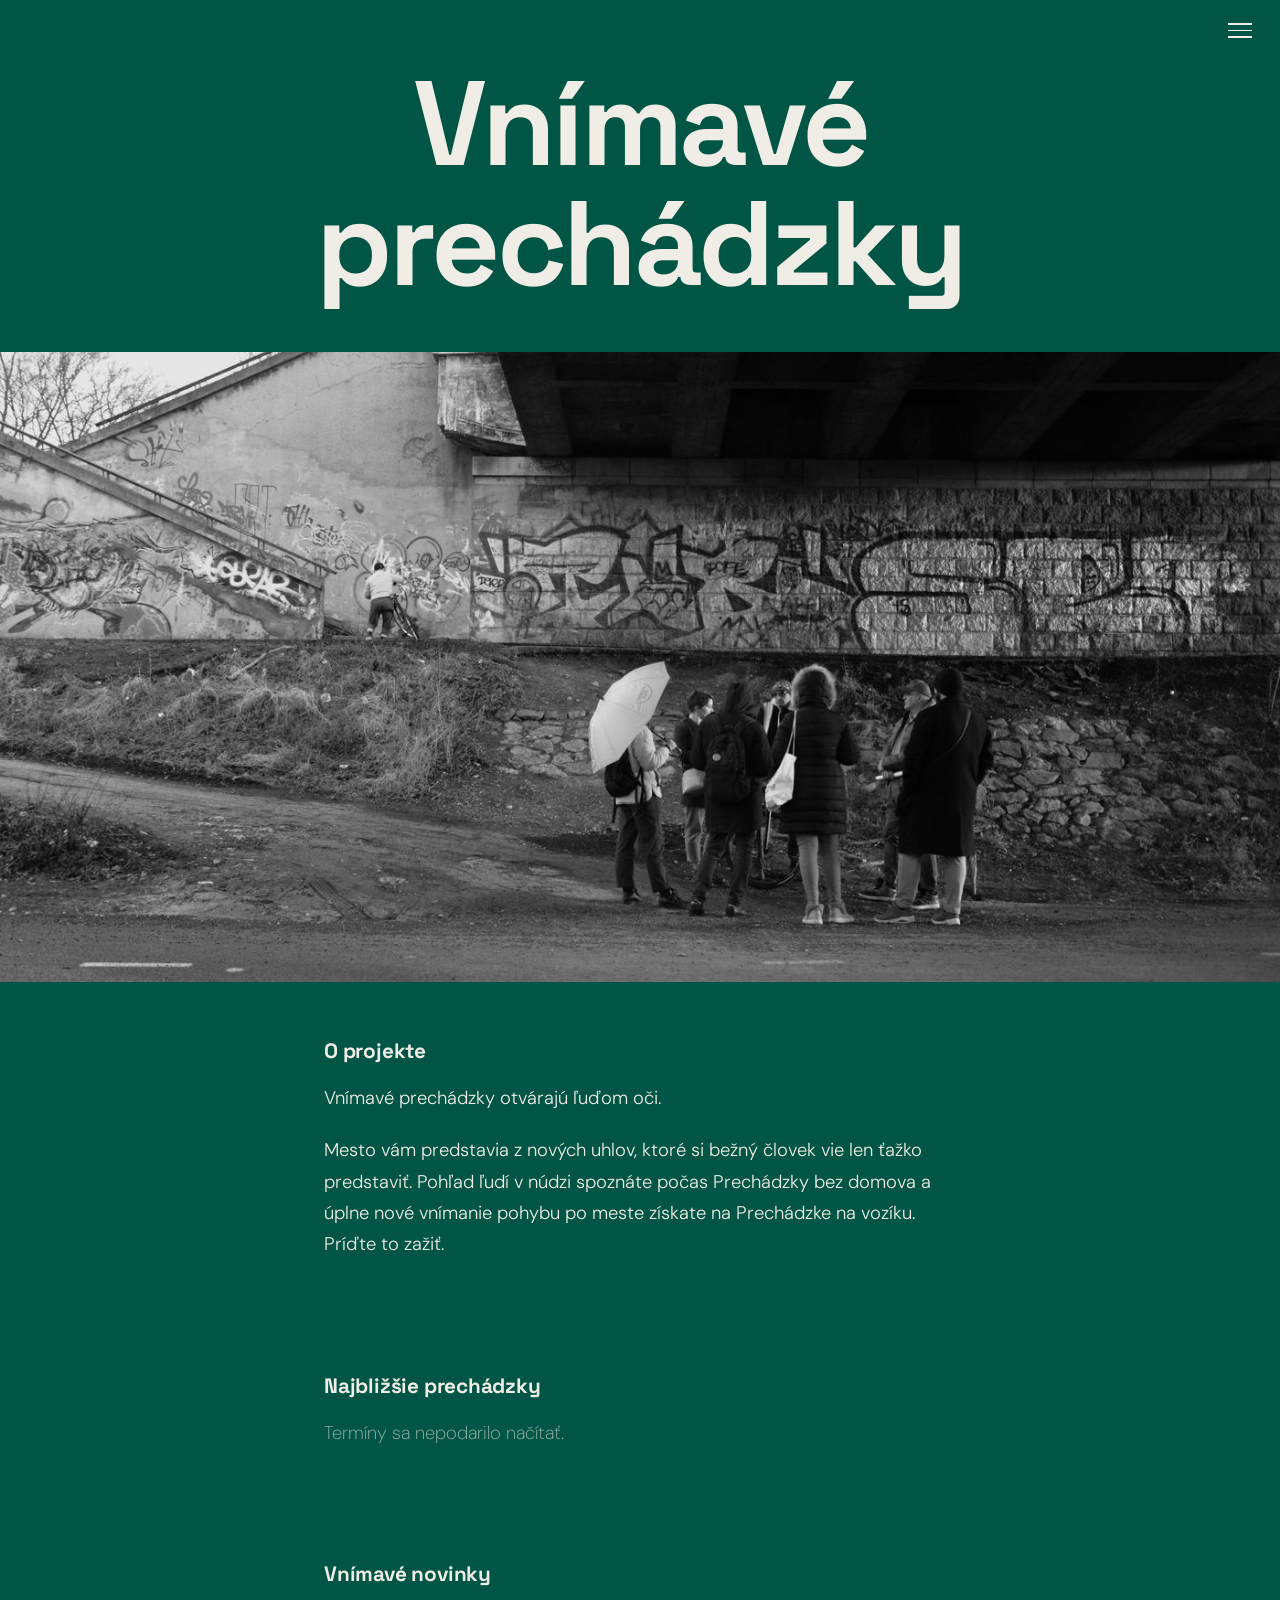
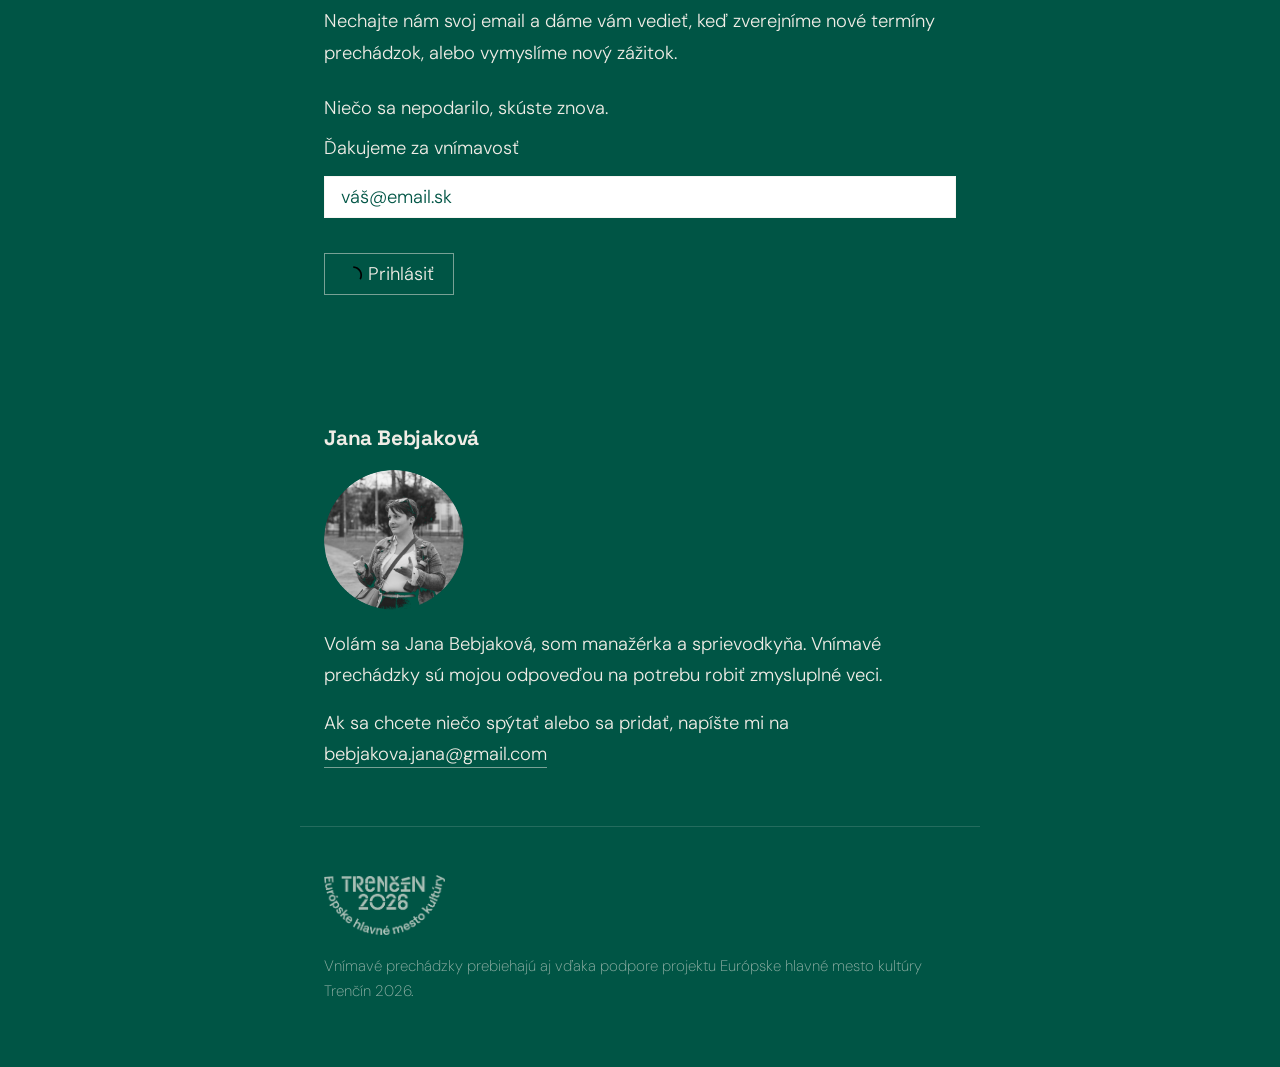
==== index.html @ 47aaa860 "Update index.html" ====
<!DOCTYPE html>
<html lang="sk">
<head>
  <meta charset="UTF-8" />
  <meta name="viewport" content="width=device-width, initial-scale=1.0" />

  <!-- SEO -->
  <title>Vnímavé prechádzky | Zážitkové prechádzky v Trenčíne</title>
  <meta name="description" content="Vnímavé prechádzky otvárajú ľuďom oči. Zažite mesto z nových uhlov – Prechádzka bez domova vám priblíži pohľad ľudí v núdzi, Prechádzka na vozíku úplne nové vnímanie pohybu po meste." />
  <meta name="keywords" content="vnímavé prechádzky, prechádzka bez domova, prechádzka na vozíku, prechádzky bez domova, prechádzky na vozíku, zážitkové prechádzky, Trenčín" />
  <link rel="canonical" href="https://vnimave.sk/" />
  <meta name="robots" content="index, follow" />

  <!-- Open Graph (zdieľanie na Facebooku, Messengeri) -->
  <meta property="og:type" content="website" />
  <meta property="og:title" content="Vnímavé prechádzky" />
  <meta property="og:description" content="Vnímavé prechádzky otvárajú ľuďom oči. Zažite mesto z nových uhlov počas Prechádzky bez domova a Prechádzky na vozíku." />
  <meta property="og:url" content="https://vnimave.sk/" />
  <meta property="og:image" content="https://vnimave.sk/foto.png" />
  <meta property="og:locale" content="sk_SK" />
  <meta property="og:site_name" content="Vnímavé prechádzky" />

  <!-- Twitter / X -->
  <meta name="twitter:card" content="summary_large_image" />
  <meta name="twitter:title" content="Vnímavé prechádzky" />
  <meta name="twitter:description" content="Zažite mesto z nových uhlov počas Prechádzky bez domova a Prechádzky na vozíku." />
  <meta name="twitter:image" content="https://vnimave.sk/foto.jpg" />

  <!-- Štruktúrované dáta pre Google -->
  <script type="application/ld+json">
  {
    "@context": "https://schema.org",
    "@type": "Organization",
    "name": "Vnímavé prechádzky",
    "url": "https://vnimave.sk/",
    "description": "Zážitkové prechádzky, ktoré ukazujú mesto z nových uhlov – Prechádzka bez domova a Prechádzka na vozíku.",
    "email": "bebjakova.jana@gmail.com",
    "image": "https://vnimave.sk/foto.jpg"
  }
  </script>
  <link rel="stylesheet" href="nav.css">
  <link href="https://fonts.googleapis.com/css2?family=Space+Grotesk:wght@700&family=DM+Sans:opsz,wght@9..40,200;9..40,300&display=swap" rel="stylesheet" />
  <link rel="stylesheet" href="https://sibforms.com/forms/end-form/build/sib-styles.css">
  <style>
    *, *::before, *::after { box-sizing: border-box; margin: 0; padding: 0; }

    :root {
      --bg: #005545;
      --fg: #f0ede6;
      --fg-faint: rgba(240,237,230,0.15);
      --text: clamp(1rem, 3.5vw, 1.15rem);
    }

    body {
      background: var(--bg);
      font-family: 'DM Sans', sans-serif;
      color: var(--fg);
    }

    .hero {
      padding: 4rem 1.5rem 3rem;
      display: flex;
      align-items: center;
      justify-content: center;
    }

    h1 {
      font-family: 'Space Grotesk', sans-serif;
      font-weight: 700;
      font-size: clamp(2.6rem, 16vw, 7.5rem);
      letter-spacing: -0.03em;
      line-height: 1;
      text-align: center;
      color: var(--fg);
      opacity: 0;
      animation: appear 1s cubic-bezier(0.16, 1, 0.3, 1) forwards 0.2s;
    }

    .foto-wrap {
      opacity: 0;
      animation: appear 1s cubic-bezier(0.16, 1, 0.3, 1) forwards 0.5s;
    }

    .foto-wrap img {
      width: 100%;
      display: block;
      max-height: 70vh;
      object-fit: cover;
      object-position: center 60%;
      filter: grayscale(100%) contrast(1.05);
      mix-blend-mode: luminosity;
    }

    section {
      max-width: 680px;
      margin: 0 auto;
      padding: 3.5rem 1.5rem;
    }

    .sekcia-nadpis {
      font-family: 'Space Grotesk', sans-serif;
      font-weight: 700;
      font-size: clamp(1.1rem, 4vw, 1.3rem);
      letter-spacing: -0.01em;
      margin-bottom: 1.2rem;
      color: var(--fg);
    }

    .text-normal {
      font-weight: 300;
      font-size: var(--text);
      line-height: 1.7;
      color: var(--fg);
    }

    .text-soft {
      font-weight: 200;
      font-size: var(--text);
      opacity: 0.65;
      line-height: 1.7;
      color: var(--fg);
    }

    .termin {
      display: flex;
      flex-direction: column;
      gap: 0.4rem;
      padding: 1.2rem 0;
      border-top: 1px solid var(--fg-faint);
    }

    .termin:last-child { border-bottom: 1px solid var(--fg-faint); }

    .btn {
      display: inline-block;
      margin-top: 0.4rem;
      font-family: 'DM Sans', sans-serif;
      font-weight: 300;
      font-size: var(--text);
      color: var(--fg);
      border: 1px solid rgba(240,237,230,0.5);
      padding: 0.4rem 1rem;
      text-decoration: none;
      transition: background 0.2s, border-color 0.2s;
    }

    .btn:hover { background: rgba(240,237,230,0.1); border-color: var(--fg); }

    .mail {
      text-decoration: none;
      color: var(--fg);
      border-bottom: 1px solid rgba(240,237,230,0.5);
      padding-bottom: 1px;
    }

    .mail:hover { opacity: 0.6; }

    /* ── NEWSLETTER ── */
    .newsletter-form {
      display: flex;
      flex-direction: column;
      gap: 0.8rem;
      margin-top: 0.5rem;
    }

    .newsletter-form .entry__field {
      display: flex;
      gap: 0.6rem;
      flex-wrap: wrap;
    }

    .newsletter-form input[type="text"] {
      flex: 1;
      min-width: 200px;
      background: transparent;
      border: 1px solid rgba(240,237,230,0.5);
      color: var(--fg);
      font-family: 'DM Sans', sans-serif;
      font-weight: 300;
      font-size: var(--text);
      padding: 0.4rem 1rem;
      outline: none;
      transition: border-color 0.2s;
    }

    .newsletter-form input[type="text"]::placeholder {
      color: rgba(240,237,230,0.4);
    }

    .newsletter-form input[type="text"]:focus {
      border-color: var(--fg);
    }

    .newsletter-form button {
      font-family: 'DM Sans', sans-serif;
      font-weight: 300;
      font-size: var(--text);
      color: var(--fg);
      background: transparent;
      border: 1px solid rgba(240,237,230,0.5);
      padding: 0.4rem 1rem;
      cursor: pointer;
      transition: background 0.2s, border-color 0.2s;
    }

    .newsletter-form button:hover {
      background: rgba(240,237,230,0.1);
      border-color: var(--fg);
    }

    .newsletter-form .entry__error,
    .newsletter-form .entry__specification { display: none; }

    /* správy Brevo */
    #success-message, #error-message {
      font-family: 'DM Sans', sans-serif !important;
      font-size: var(--text) !important;
      font-weight: 300 !important;
      border-radius: 0 !important;
      max-width: 100% !important;
      padding: 0.6rem 0 !important;
      background: transparent !important;
      border: none !important;
      border-top: 1px solid var(--fg-faint) !important;
    }

    #success-message { color: var(--fg) !important; }
    #error-message { color: rgba(240,237,230,0.65) !important; }

    #success-message svg, #error-message svg { display: none; }

    .input--hidden { display: none; }

    /* Brevo container override */
    #sib-container {
      background: transparent !important;
      border: none !important;
      padding: 0 !important;
      max-width: 100% !important;
      text-align: left !important;
    }
    #sib-container input.input {
      background: #ffffff !important;
      border: 1px solid rgba(240,237,230,0.5) !important;
      color: #005545 !important;
      font-family: 'DM Sans', sans-serif !important;
      font-weight: 300 !important;
      font-size: var(--text) !important;
      padding: 0.4rem 1rem !important;
      border-radius: 0 !important;
      width: 100% !important;
    }
    #sib-container input.input::placeholder {
      color: rgba(0,85,69,0.4) !important;
    }
    #sib-container input.input:focus {
      border-color: var(--fg) !important;
      outline: none !important;
    }
    .sib-form-block__button-with-loader {
      background: transparent !important;
      border: 1px solid rgba(240,237,230,0.5) !important;
      color: var(--fg) !important;
      font-family: 'DM Sans', sans-serif !important;
      font-weight: 300 !important;
      font-size: var(--text) !important;
      padding: 0.4rem 1rem !important;
      border-radius: 0 !important;
      cursor: pointer !important;
      margin-top: 0.6rem !important;
    }
    .sib-form-block__button-with-loader:hover {
      background: rgba(240,237,230,0.1) !important;
      border-color: var(--fg) !important;
    }
    .form__label-row, .form__entry, .entry_block, .sib-input, .sib-form-block { 
      background: transparent !important; 
      border: none !important;
      padding: 0 !important;
      margin: 0 0 0.6rem 0 !important;
    }
    .entry__label { display: none !important; }
    .entry__specification { display: none !important; }



    /* Newsletter – len farby, štruktúru necháme Brevu */
    #sib-container, .sib-form, #sib-form-container { background: transparent !important; border: none !important; padding: 0 !important; }
    #sib-container input.input {
      background: #ffffff !important;
      border: 1px solid rgba(240,237,230,0.5) !important;
      color: #005545 !important;
      font-family: 'DM Sans', sans-serif !important;
      font-weight: 300 !important;
      font-size: var(--text) !important;
      padding: 0.5rem 1rem !important;
      border-radius: 0 !important;
      width: 100% !important;
      box-shadow: none !important;
    }
    #sib-container input.input::placeholder { color: rgba(0,85,69,0.45) !important; opacity: 1 !important; }
    #sib-container input.input { color: #005545 !important; -webkit-text-fill-color: #005545 !important; caret-color: #005545 !important; }
    #sib-container input.input:-webkit-autofill { -webkit-text-fill-color: #005545 !important; -webkit-box-shadow: 0 0 0 100px #ffffff inset !important; }

    .sib-form-block__button {
      background: transparent !important;
      border: 1px solid rgba(240,237,230,0.5) !important;
      color: var(--fg) !important;
      font-family: 'DM Sans', sans-serif !important;
      font-weight: 300 !important;
      font-size: var(--text) !important;
      padding: 0.5rem 1.2rem !important;
      border-radius: 0 !important;
    }
    .sib-form-block__button:hover { background: rgba(240,237,230,0.1) !important; }
    #success-message, #error-message {
      font-family: 'DM Sans', sans-serif !important;
      background: transparent !important;
      border: none !important;
      color: var(--fg) !important;
      padding: 0.5rem 0 !important;
      max-width: 100% !important;
    }
    #success-message svg, #error-message svg { display: none !important; }
    .entry__label, .entry__specification { display: none !important; }

    .medailonik {
      display: flex;
      flex-direction: column;
      align-items: flex-start;
      gap: 1.2rem;
    }

    .medailonik-foto {
      width: 140px;
      height: 140px;
      border-radius: 50%;
      object-fit: cover;
      flex-shrink: 0;
      filter: grayscale(100%);
    }

    .partner {
      max-width: 680px;
      margin: 0 auto;
      padding: 3rem 1.5rem 4rem;
      border-top: 1px solid var(--fg-faint);
      display: flex;
      flex-direction: column;
      gap: 1.2rem;
      align-items: flex-start;
    }

    .partner img {
      height: 60px;
      width: auto;
      opacity: 0.7;
    }

    .partner p {
      font-weight: 200;
      font-size: clamp(0.85rem, 2.5vw, 0.95rem);
      line-height: 1.6;
      opacity: 0.6;
      color: var(--fg);
    }

    @keyframes appear {
      from { opacity: 0; transform: translateY(12px); }
      to   { opacity: 1; transform: translateY(0); }
    }
  </style>
</head>
<body>

  <nav class="nav">
    <button class="nav-toggle" id="nav-toggle" aria-label="Menu">
      <span></span><span></span><span></span>
    </button>
  </nav>

  <div class="nav-menu" id="nav-menu">
    <a href="/" class="active">Domov</a>
    <a href="/bez-domova.html">Prechádzky bez domova</a>
    <a href="/na-voziku.html">Prechádzky na vozíku</a>
  </div>


  <div class="hero">
    <h1>Vnímavé<br>prechádzky</h1>
  </div>

  <div class="foto-wrap">
    <img src="foto.jpg" alt="Vnímavé prechádzky" />
  </div>

  <section>
    <h2 class="sekcia-nadpis">O projekte</h2>
    <p class="text-normal">Vnímavé prechádzky otvárajú ľuďom oči.</p>
    <br>
    <p class="text-normal">Mesto vám predstavia z nových uhlov, ktoré si bežný človek vie len ťažko predstaviť. Pohľad ľudí v núdzi spoznáte počas Prechádzky bez domova a úplne nové vnímanie pohybu po meste získate na Prechádzke na vozíku. Príďte to zažiť.</p>
  </section>

  <section>
    <h2 class="sekcia-nadpis">Najbližšie prechádzky</h2>
    <div id="zoznam"><p class="text-soft">Načítavam termíny...</p></div>
  </section>

  <section>
    <h2 class="sekcia-nadpis">Vnímavé novinky</h2>
    <p class="text-normal" style="margin-bottom:1.2rem;">Nechajte nám svoj email a dáme vám vedieť, keď zverejníme nové termíny prechádzok, alebo vymyslíme nový zážitok.</p>

    <div class="sib-form" style="text-align:left; background-color:transparent;">
      <div id="sib-form-container" class="sib-form-container">
        <div id="error-message" class="sib-form-message-panel">
          <div class="sib-form-message-panel__text sib-form-message-panel__text--center">
            <span class="sib-form-message-panel__inner-text">Niečo sa nepodarilo, skúste znova.</span>
          </div>
        </div>
        <div id="success-message" class="sib-form-message-panel">
          <div class="sib-form-message-panel__text sib-form-message-panel__text--center">
            <span class="sib-form-message-panel__inner-text">Ďakujeme za vnímavosť</span>
          </div>
        </div>
        <div id="sib-container" class="sib-container--large sib-container--vertical" style="text-align:left; background-color:transparent; max-width:540px; border:none; direction:ltr">
          <form id="sib-form" method="POST" action="https://b52b0fa4.sibforms.com/serve/[base64]" data-type="subscription">
            <div style="padding: 8px 0;">
              <div class="sib-input sib-form-block">
                <div class="form__entry entry_block">
                  <div class="form__label-row">
                    <div class="entry__field">
                      <input class="input" type="text" id="EMAIL" name="EMAIL" autocomplete="off" placeholder="váš@email.sk" data-required="true" required />
                    </div>
                  </div>
                  <label class="entry__error entry__error--primary"></label>
                </div>
              </div>
            </div>
            <div style="padding: 8px 0;">
              <div class="sib-form-block" style="text-align:left">
                <button class="sib-form-block__button sib-form-block__button-with-loader" form="sib-form" type="submit">
                  <svg class="icon clickable__icon progress-indicator__icon sib-hide-loader-icon" viewBox="0 0 512 512" style="width:1em;height:1em;vertical-align:middle;">
                    <path d="M460.116 373.846l-20.823-12.022c-5.541-3.199-7.54-10.159-4.663-15.874 30.137-59.886 28.343-131.652-5.386-189.946-33.641-58.394-94.896-95.833-161.827-99.676C261.028 55.961 256 50.751 256 44.352V20.309c0-6.904 5.808-12.337 12.703-11.982 83.556 4.306 160.163 50.864 202.11 123.677 42.063 72.696 44.079 162.316 6.031 236.832-3.14 6.148-10.75 8.461-16.728 5.01z" />
                  </svg>
                  Prihlásiť
                </button>
              </div>
            </div>
            <input type="text" name="email_address_check" value="" class="input--hidden">
            <input type="hidden" name="locale" value="sk">
          </form>
        </div>
      </div>
    </div>
  </section>

  <section>
    <h2 class="sekcia-nadpis">Jana Bebjaková</h2>
    <div class="medailonik">
      <img src="jana.png" alt="Jana Bebjaková" class="medailonik-foto" />
      <div>
        <p class="text-normal">Volám sa Jana Bebjaková, som manažérka a sprievodkyňa. Vnímavé prechádzky sú mojou odpoveďou na potrebu robiť zmysluplné veci.</p>
        <p class="text-normal" style="margin-top:1rem;">Ak sa chcete niečo spýtať alebo sa pridať, napíšte mi na <a class="mail" href="mailto:bebjakova.jana@gmail.com">bebjakova.jana@gmail.com</a></p>
      </div>
    </div>
  </section>

  <div class="partner">
    <img src="tn2026.png" alt="Trenčín 2026 – Európske hlavné mesto kultúry" />
    <p>Vnímavé prechádzky prebiehajú aj vďaka podpore projektu Európske hlavné mesto kultúry Trenčín 2026.</p>
  </div>



  <script>
    const SHEET_ID = '1aN3vDM2wXE2JcnCTUgYs1JwXSEE29CM7W-ZmALNQsE0';
    const URL = `https://docs.google.com/spreadsheets/d/${SHEET_ID}/gviz/tq?tqx=out:json`;

    function formatDate(val) {
      if (!val) return '';
      const match = String(val).match(/Date\((\d+),(\d+),(\d+)/);
      if (match) {
        const d = new Date(+match[1], +match[2], +match[3]);
        return d.toLocaleDateString('sk-SK', { day: 'numeric', month: 'long', year: 'numeric' });
      }
      return val;
    }

    function formatTime(val) {
      if (!val) return '';
      const match = String(val).match(/Date\(\d+,\d+,\d+,(\d+),(\d+)/);
      if (match) {
        const h = String(+match[1]).padStart(2, '0');
        const m = String(+match[2]).padStart(2, '0');
        return `${h}:${m}`;
      }
      return val;
    }

    fetch(URL)
      .then(r => r.text())
      .then(text => {
        const json = JSON.parse(text.substring(47, text.length - 2));
        const rows = json.table.rows;
        const zoznam = document.getElementById('zoznam');
        if (!rows || rows.length === 0) {
          zoznam.innerHTML = '<p class="text-soft">Žiadne termíny</p>';
          return;
        }
        zoznam.innerHTML = rows.map(row => {
          const date = formatDate(row.c[0]?.v);
          const time = formatTime(row.c[1]?.v);
          const name = row.c[2]?.v || '';
          const start = row.c[3]?.v || '';
          const form = row.c[4]?.v || '';
          return `
            <div class="termin">
              <div class="text-normal">${name}</div>
              <div class="text-soft">${date}${time ? ', ' + time : ''}${start ? ' · ' + start : ''}</div>
              ${form ? `<a class="btn" href="${form}" target="_blank">Registrovať</a>` : `<span class="text-soft">Registrácia čoskoro</span>`}
            </div>`;
        }).join('');
      })
      .catch(() => {
        document.getElementById('zoznam').innerHTML = '<p class="text-soft">Termíny sa nepodarilo načítať.</p>';
      });
  </script>


  <script>
    window.REQUIRED_CODE_ERROR_MESSAGE = 'Please choose a country code';
    window.LOCALE = 'sk';
    window.EMAIL_INVALID_MESSAGE = window.SMS_INVALID_MESSAGE = "Nesprávne údaje, skúste znova.";
    window.REQUIRED_ERROR_MESSAGE = "Toto pole je povinné.";
    window.GENERIC_INVALID_MESSAGE = "Nesprávne údaje, skúste znova.";
    window.INVALID_NUMBER = "Nesprávne číslo.";
    window.INVALID_DATE = "Nesprávny dátum.";
    window.REQUIRED_MULTISELECT_MESSAGE = 'Vyberte aspoň jednu možnosť.';
    var AUTOHIDE = Boolean(0);
  </script>
  <script defer src="https://sibforms.com/forms/end-form/build/main.js"></script>


  <script>
    const toggle = document.getElementById('nav-toggle');
    const menu = document.getElementById('nav-menu');
    toggle.addEventListener('click', function() {
      toggle.classList.toggle('open');
      menu.classList.toggle('open');
    });
    menu.querySelectorAll('a').forEach(a => {
      a.addEventListener('click', function() {
        toggle.classList.remove('open');
        menu.classList.remove('open');
      });
    });
  </script>

</body>
</html>
---- nav.css ----
/* ── HAMBURGER NAV ── */
.nav {
  position: fixed;
  top: 1.2rem;
  right: 1.5rem;
  z-index: 200;
}

.nav-toggle {
  background: none;
  border: none;
  cursor: pointer;
  padding: 4px;
  display: flex;
  flex-direction: column;
  gap: 5px;
}

.nav-toggle span {
  display: block;
  width: 24px;
  height: 1.5px;
  background: var(--fg);
  transition: transform 0.3s, opacity 0.3s;
}

.nav-toggle.open span:nth-child(1) { transform: translateY(6.5px) rotate(45deg); }
.nav-toggle.open span:nth-child(2) { opacity: 0; }
.nav-toggle.open span:nth-child(3) { transform: translateY(-6.5px) rotate(-45deg); }

.nav-menu {
  display: none;
  position: fixed;
  inset: 0;
  background: var(--bg);
  flex-direction: column;
  align-items: flex-start;
  justify-content: center;
  padding: 3rem;
  gap: 1.5rem;
  z-index: 190;
}

.nav-menu.open { display: flex; }

.nav-menu a {
  font-family: 'Space Grotesk', sans-serif;
  font-weight: 700;
  font-size: clamp(2rem, 8vw, 3.5rem);
  color: var(--fg);
  text-decoration: none;
  letter-spacing: -0.02em;
  line-height: 1;
  opacity: 0.5;
  transition: opacity 0.2s;
}

.nav-menu a:hover,
.nav-menu a.active { opacity: 1; }
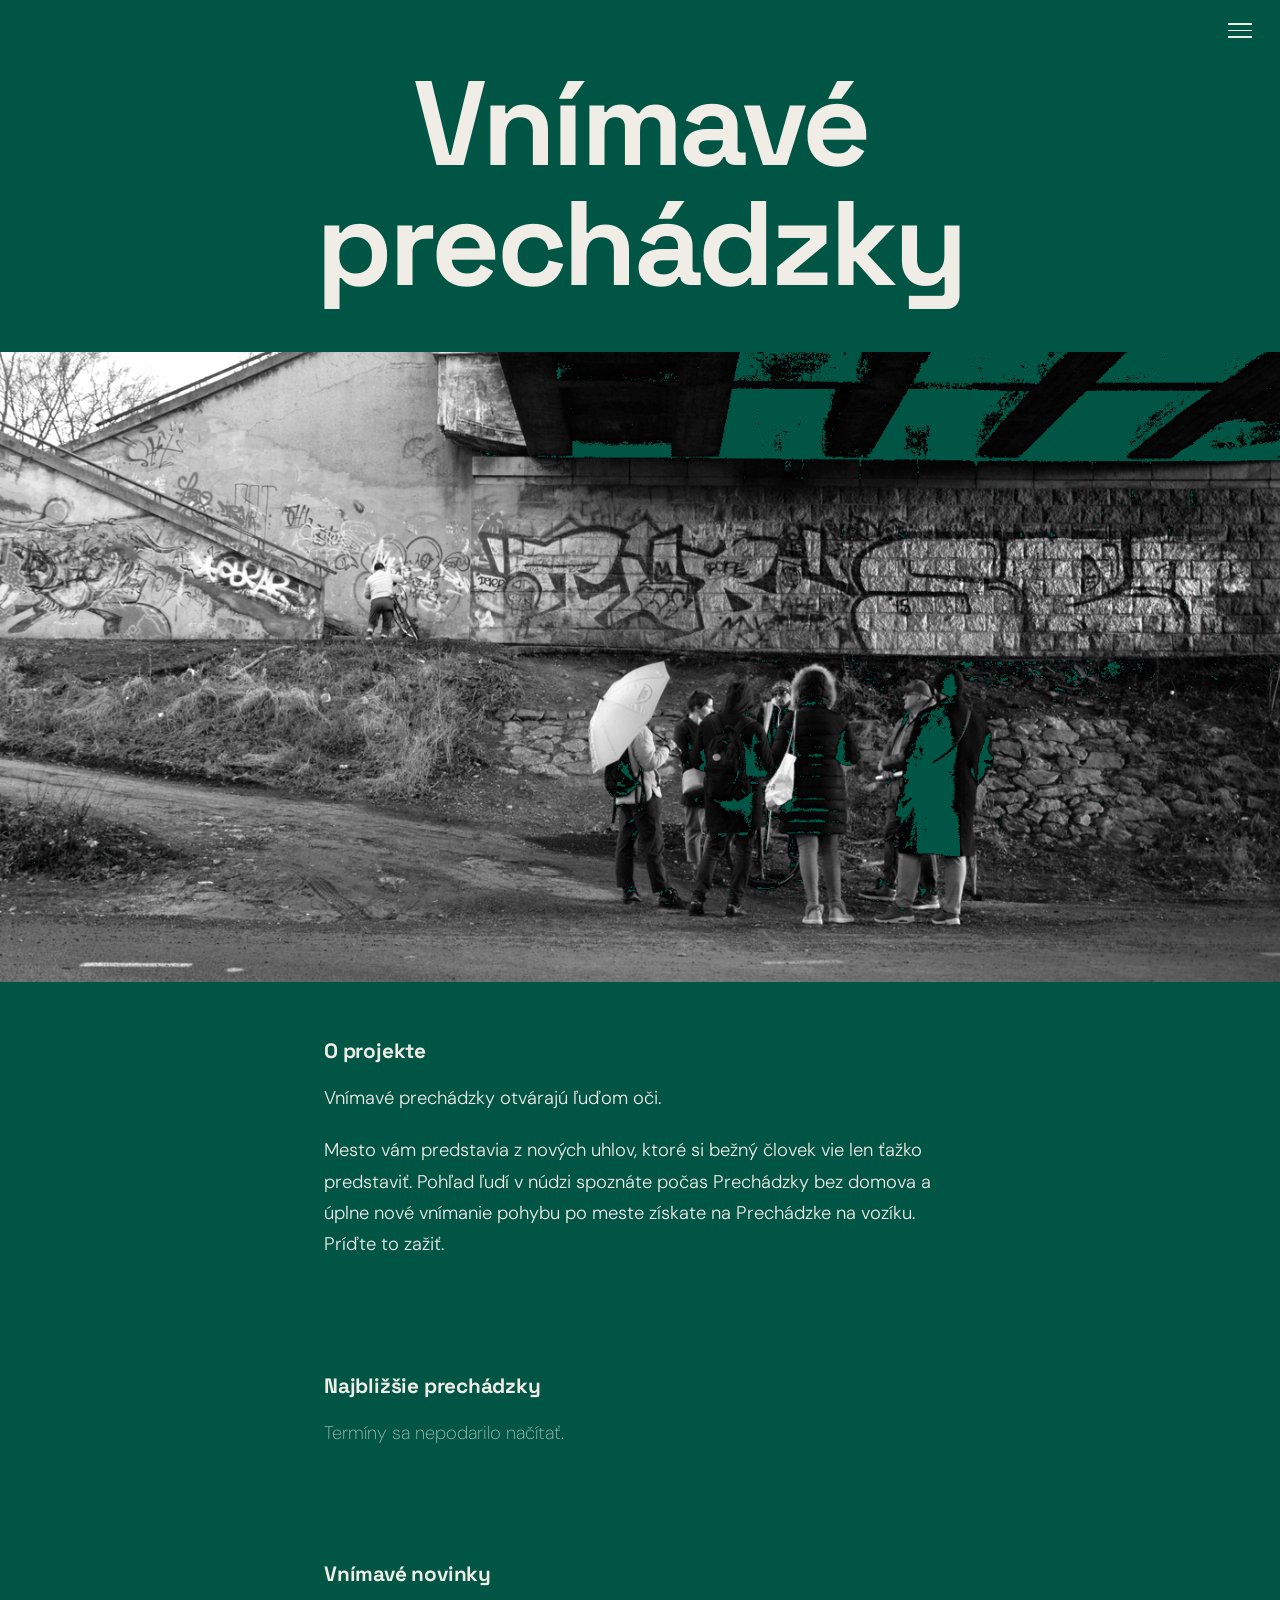
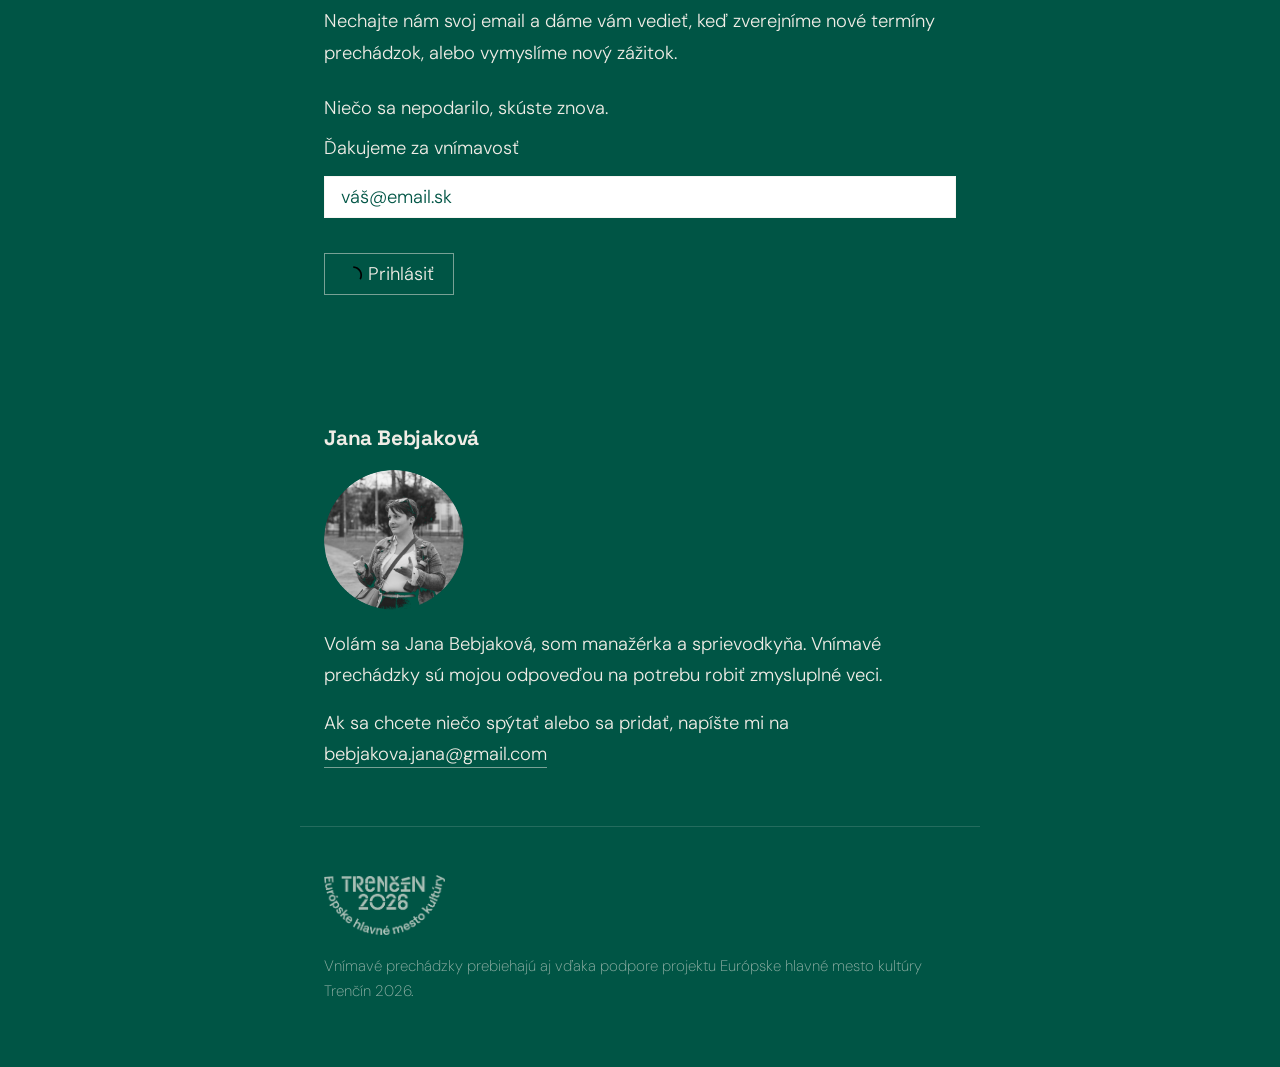
==== commit 3d27ef3d: "Update index.html" ====
--- a/index.html
+++ b/index.html
@@ -24,7 +24,7 @@
   <meta name="twitter:card" content="summary_large_image" />
   <meta name="twitter:title" content="Vnímavé prechádzky" />
   <meta name="twitter:description" content="Zažite mesto z nových uhlov počas Prechádzky bez domova a Prechádzky na vozíku." />
-  <meta name="twitter:image" content="https://vnimave.sk/foto.jpg" />
+  <meta name="twitter:image" content="https://vnimave.sk/foto.png" />
 
   <!-- Štruktúrované dáta pre Google -->
   <script type="application/ld+json">
@@ -35,7 +35,7 @@
     "url": "https://vnimave.sk/",
     "description": "Zážitkové prechádzky, ktoré ukazujú mesto z nových uhlov – Prechádzka bez domova a Prechádzka na vozíku.",
     "email": "bebjakova.jana@gmail.com",
-    "image": "https://vnimave.sk/foto.jpg"
+    "image": "https://vnimave.sk/foto.png"
   }
   </script>
   <link rel="stylesheet" href="nav.css">
@@ -391,7 +391,7 @@
   </div>
 
   <div class="foto-wrap">
-    <img src="foto.jpg" alt="Vnímavé prechádzky" />
+    <img src="foto.png" alt="Vnímavé prechádzky" />
   </div>
 
   <section>
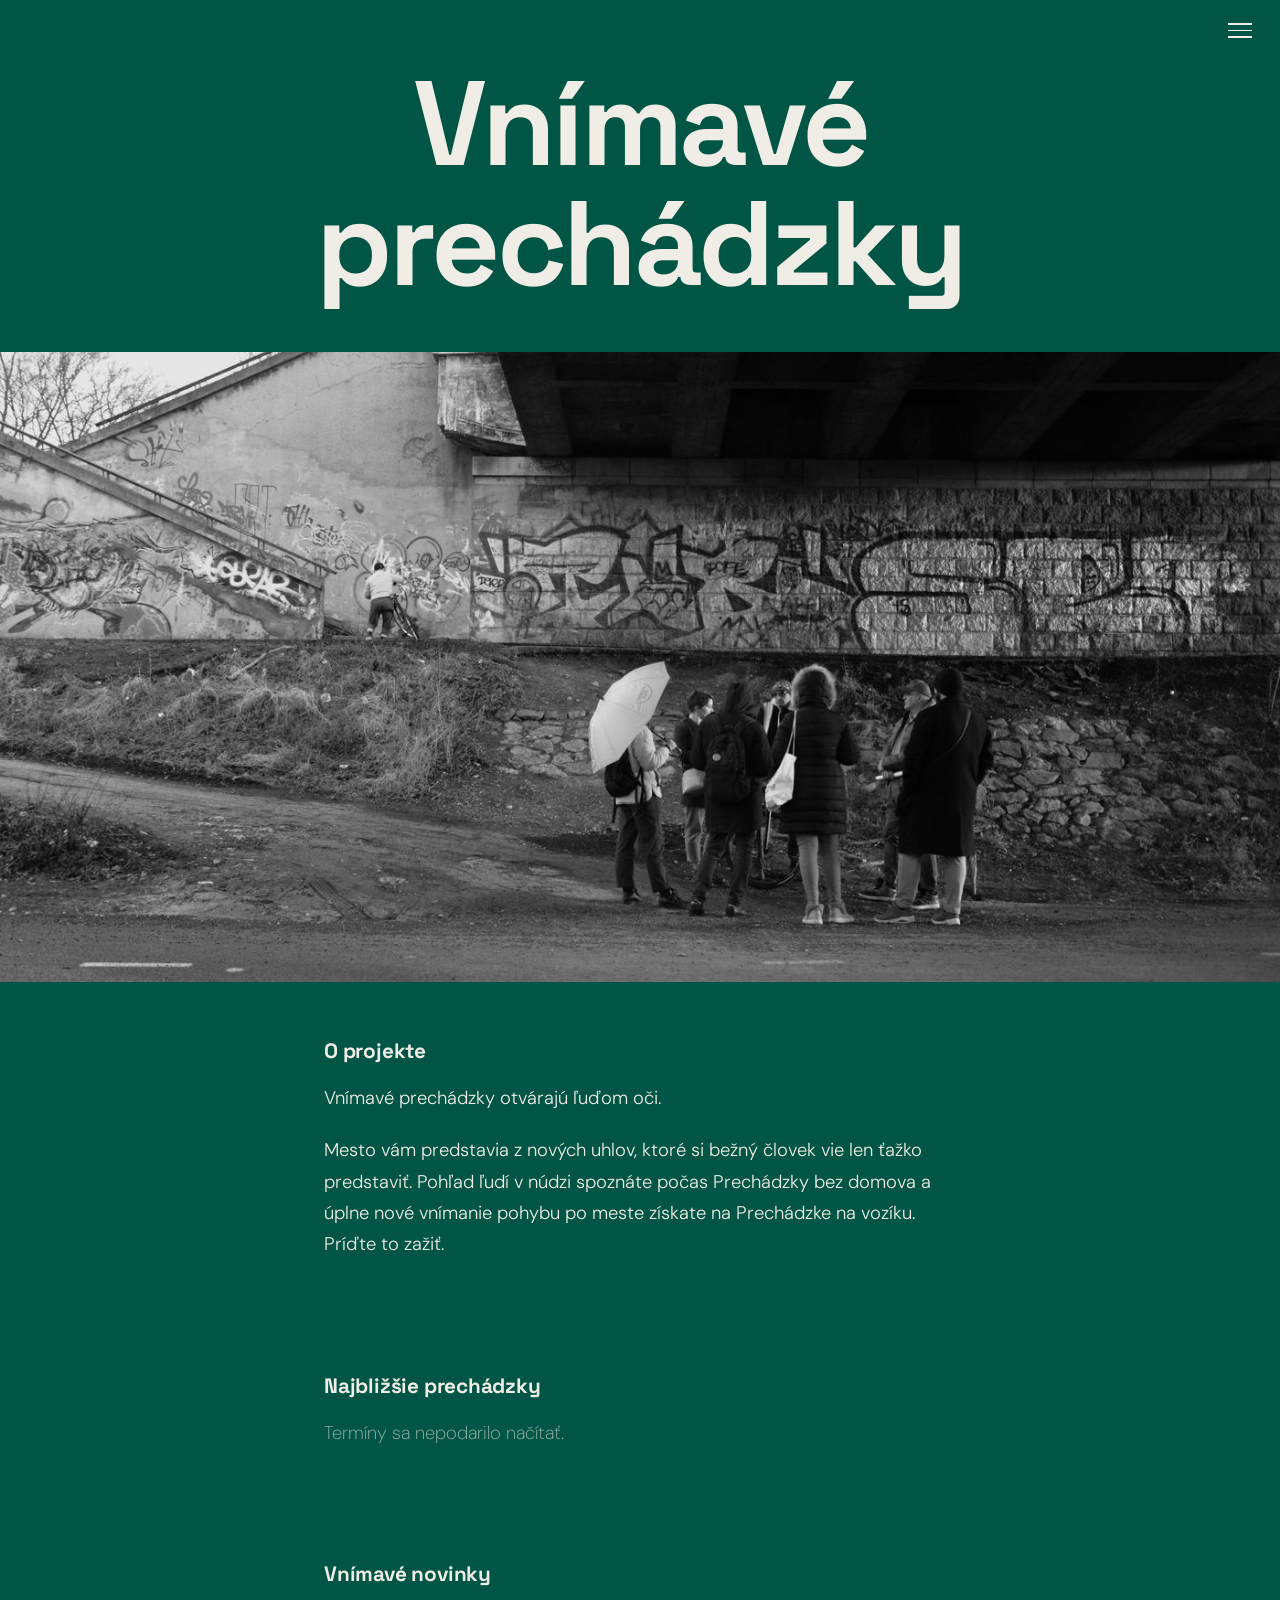
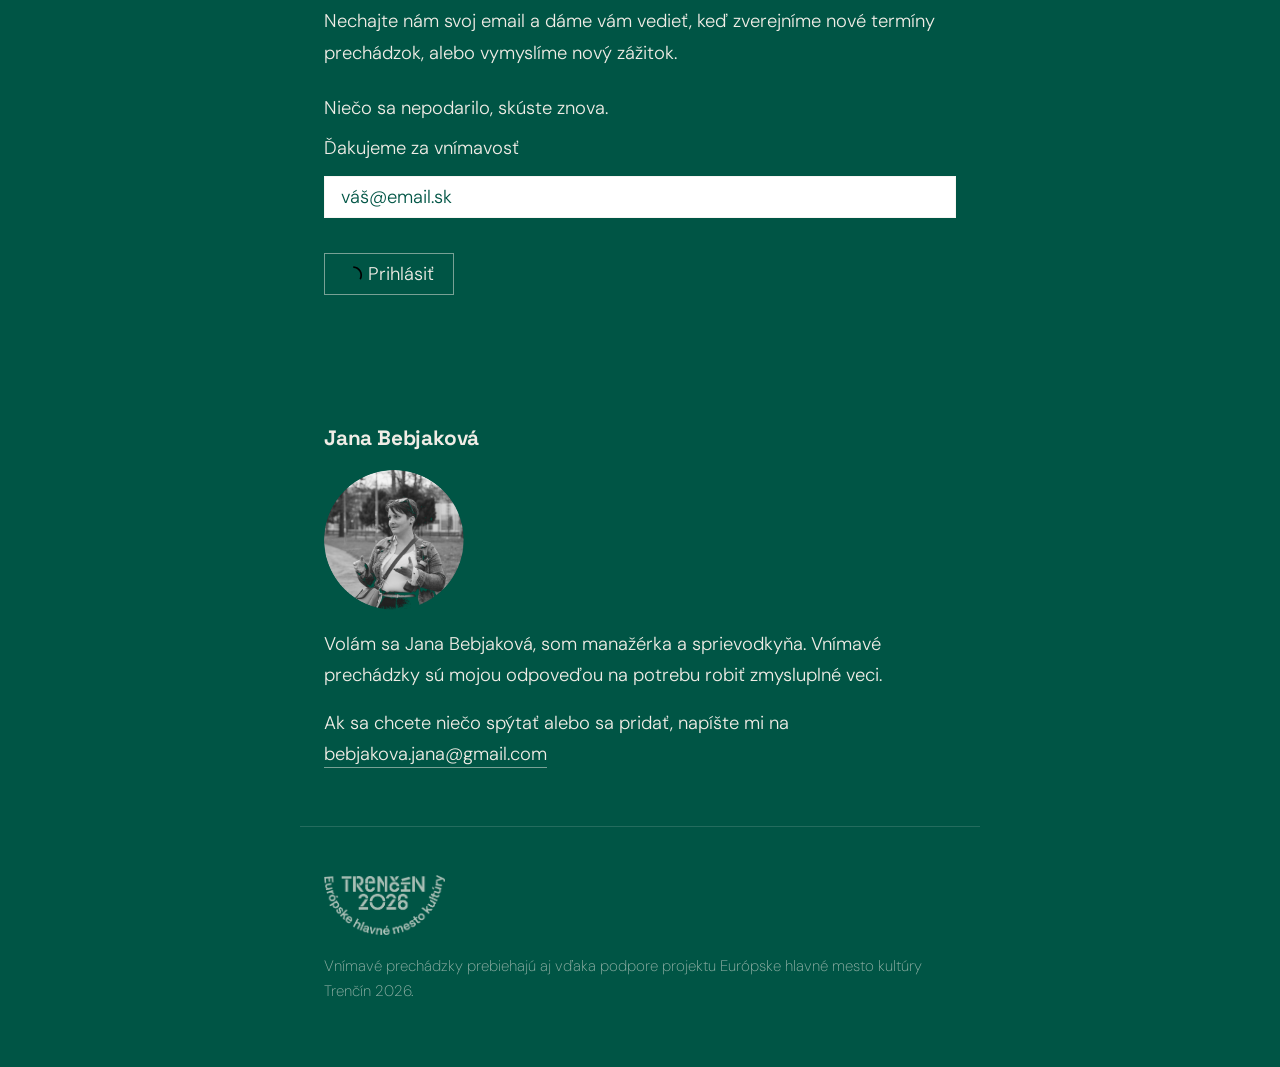
==== commit 51642dbc: "Update index.html" ====
--- a/index.html
+++ b/index.html
@@ -24,7 +24,7 @@
   <meta name="twitter:card" content="summary_large_image" />
   <meta name="twitter:title" content="Vnímavé prechádzky" />
   <meta name="twitter:description" content="Zažite mesto z nových uhlov počas Prechádzky bez domova a Prechádzky na vozíku." />
-  <meta name="twitter:image" content="https://vnimave.sk/foto.png" />
+  <meta name="twitter:image" content="https://vnimave.sk/foto.jpg" />
 
   <!-- Štruktúrované dáta pre Google -->
   <script type="application/ld+json">
@@ -35,7 +35,7 @@
     "url": "https://vnimave.sk/",
     "description": "Zážitkové prechádzky, ktoré ukazujú mesto z nových uhlov – Prechádzka bez domova a Prechádzka na vozíku.",
     "email": "bebjakova.jana@gmail.com",
-    "image": "https://vnimave.sk/foto.png"
+    "image": "https://vnimave.sk/foto.jpg"
   }
   </script>
   <link rel="stylesheet" href="nav.css">
@@ -391,7 +391,7 @@
   </div>
 
   <div class="foto-wrap">
-    <img src="foto.png" alt="Vnímavé prechádzky" />
+    <img src="foto.jpg" alt="Vnímavé prechádzky" />
   </div>
 
   <section>
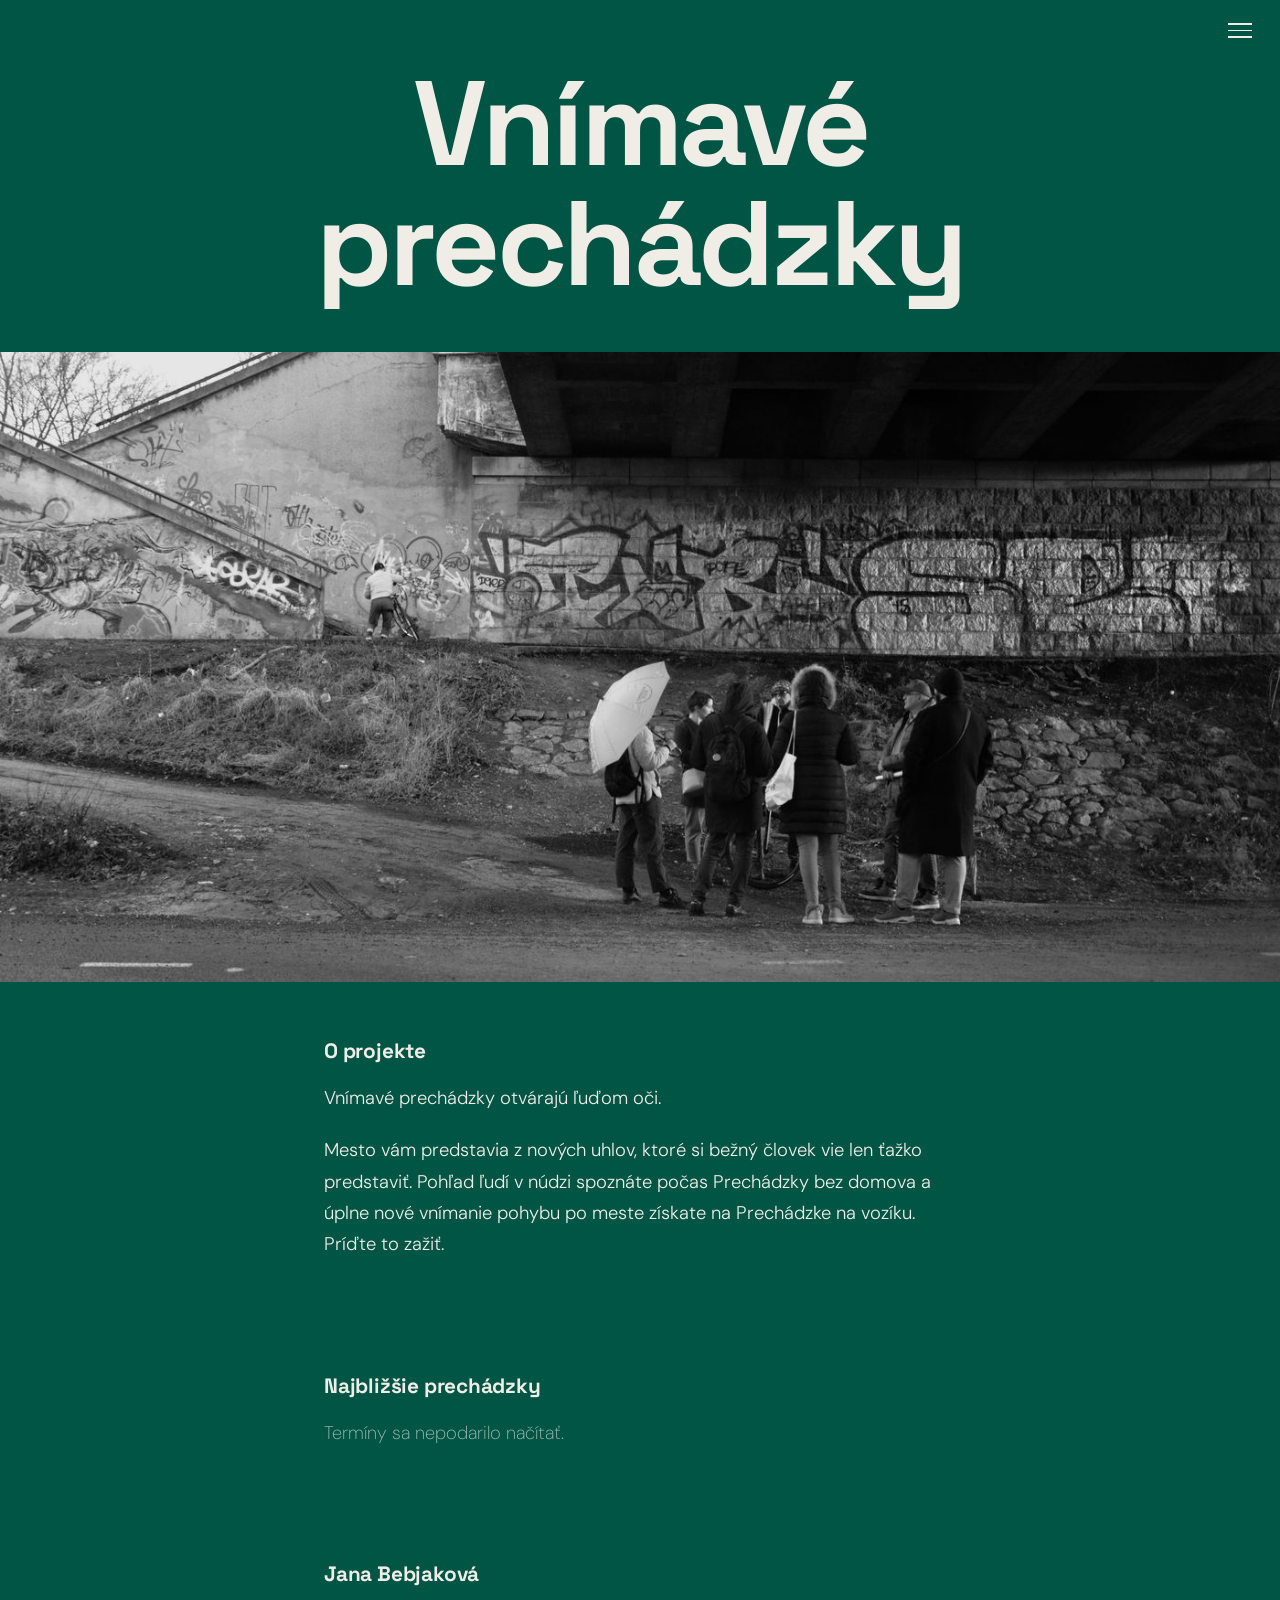
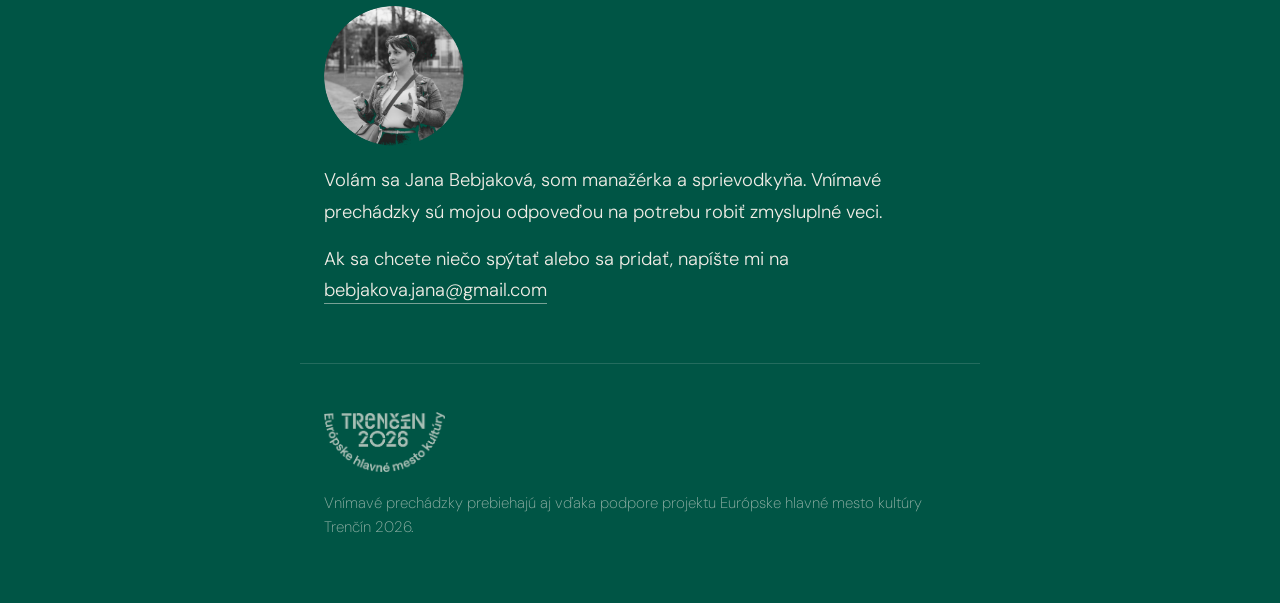
==== commit ff279451: "Remove newsletter signup section from index.html" ====
--- a/index.html
+++ b/index.html
@@ -40,7 +40,6 @@
   </script>
   <link rel="stylesheet" href="nav.css">
   <link href="https://fonts.googleapis.com/css2?family=Space+Grotesk:wght@700&family=DM+Sans:opsz,wght@9..40,200;9..40,300&display=swap" rel="stylesheet" />
-  <link rel="stylesheet" href="https://sibforms.com/forms/end-form/build/sib-styles.css">
   <style>
     *, *::before, *::after { box-sizing: border-box; margin: 0; padding: 0; }
 
@@ -154,175 +153,6 @@
     }
 
     .mail:hover { opacity: 0.6; }
-
-    /* ── NEWSLETTER ── */
-    .newsletter-form {
-      display: flex;
-      flex-direction: column;
-      gap: 0.8rem;
-      margin-top: 0.5rem;
-    }
-
-    .newsletter-form .entry__field {
-      display: flex;
-      gap: 0.6rem;
-      flex-wrap: wrap;
-    }
-
-    .newsletter-form input[type="text"] {
-      flex: 1;
-      min-width: 200px;
-      background: transparent;
-      border: 1px solid rgba(240,237,230,0.5);
-      color: var(--fg);
-      font-family: 'DM Sans', sans-serif;
-      font-weight: 300;
-      font-size: var(--text);
-      padding: 0.4rem 1rem;
-      outline: none;
-      transition: border-color 0.2s;
-    }
-
-    .newsletter-form input[type="text"]::placeholder {
-      color: rgba(240,237,230,0.4);
-    }
-
-    .newsletter-form input[type="text"]:focus {
-      border-color: var(--fg);
-    }
-
-    .newsletter-form button {
-      font-family: 'DM Sans', sans-serif;
-      font-weight: 300;
-      font-size: var(--text);
-      color: var(--fg);
-      background: transparent;
-      border: 1px solid rgba(240,237,230,0.5);
-      padding: 0.4rem 1rem;
-      cursor: pointer;
-      transition: background 0.2s, border-color 0.2s;
-    }
-
-    .newsletter-form button:hover {
-      background: rgba(240,237,230,0.1);
-      border-color: var(--fg);
-    }
-
-    .newsletter-form .entry__error,
-    .newsletter-form .entry__specification { display: none; }
-
-    /* správy Brevo */
-    #success-message, #error-message {
-      font-family: 'DM Sans', sans-serif !important;
-      font-size: var(--text) !important;
-      font-weight: 300 !important;
-      border-radius: 0 !important;
-      max-width: 100% !important;
-      padding: 0.6rem 0 !important;
-      background: transparent !important;
-      border: none !important;
-      border-top: 1px solid var(--fg-faint) !important;
-    }
-
-    #success-message { color: var(--fg) !important; }
-    #error-message { color: rgba(240,237,230,0.65) !important; }
-
-    #success-message svg, #error-message svg { display: none; }
-
-    .input--hidden { display: none; }
-
-    /* Brevo container override */
-    #sib-container {
-      background: transparent !important;
-      border: none !important;
-      padding: 0 !important;
-      max-width: 100% !important;
-      text-align: left !important;
-    }
-    #sib-container input.input {
-      background: #ffffff !important;
-      border: 1px solid rgba(240,237,230,0.5) !important;
-      color: #005545 !important;
-      font-family: 'DM Sans', sans-serif !important;
-      font-weight: 300 !important;
-      font-size: var(--text) !important;
-      padding: 0.4rem 1rem !important;
-      border-radius: 0 !important;
-      width: 100% !important;
-    }
-    #sib-container input.input::placeholder {
-      color: rgba(0,85,69,0.4) !important;
-    }
-    #sib-container input.input:focus {
-      border-color: var(--fg) !important;
-      outline: none !important;
-    }
-    .sib-form-block__button-with-loader {
-      background: transparent !important;
-      border: 1px solid rgba(240,237,230,0.5) !important;
-      color: var(--fg) !important;
-      font-family: 'DM Sans', sans-serif !important;
-      font-weight: 300 !important;
-      font-size: var(--text) !important;
-      padding: 0.4rem 1rem !important;
-      border-radius: 0 !important;
-      cursor: pointer !important;
-      margin-top: 0.6rem !important;
-    }
-    .sib-form-block__button-with-loader:hover {
-      background: rgba(240,237,230,0.1) !important;
-      border-color: var(--fg) !important;
-    }
-    .form__label-row, .form__entry, .entry_block, .sib-input, .sib-form-block { 
-      background: transparent !important; 
-      border: none !important;
-      padding: 0 !important;
-      margin: 0 0 0.6rem 0 !important;
-    }
-    .entry__label { display: none !important; }
-    .entry__specification { display: none !important; }
-
-
-
-    /* Newsletter – len farby, štruktúru necháme Brevu */
-    #sib-container, .sib-form, #sib-form-container { background: transparent !important; border: none !important; padding: 0 !important; }
-    #sib-container input.input {
-      background: #ffffff !important;
-      border: 1px solid rgba(240,237,230,0.5) !important;
-      color: #005545 !important;
-      font-family: 'DM Sans', sans-serif !important;
-      font-weight: 300 !important;
-      font-size: var(--text) !important;
-      padding: 0.5rem 1rem !important;
-      border-radius: 0 !important;
-      width: 100% !important;
-      box-shadow: none !important;
-    }
-    #sib-container input.input::placeholder { color: rgba(0,85,69,0.45) !important; opacity: 1 !important; }
-    #sib-container input.input { color: #005545 !important; -webkit-text-fill-color: #005545 !important; caret-color: #005545 !important; }
-    #sib-container input.input:-webkit-autofill { -webkit-text-fill-color: #005545 !important; -webkit-box-shadow: 0 0 0 100px #ffffff inset !important; }
-
-    .sib-form-block__button {
-      background: transparent !important;
-      border: 1px solid rgba(240,237,230,0.5) !important;
-      color: var(--fg) !important;
-      font-family: 'DM Sans', sans-serif !important;
-      font-weight: 300 !important;
-      font-size: var(--text) !important;
-      padding: 0.5rem 1.2rem !important;
-      border-radius: 0 !important;
-    }
-    .sib-form-block__button:hover { background: rgba(240,237,230,0.1) !important; }
-    #success-message, #error-message {
-      font-family: 'DM Sans', sans-serif !important;
-      background: transparent !important;
-      border: none !important;
-      color: var(--fg) !important;
-      padding: 0.5rem 0 !important;
-      max-width: 100% !important;
-    }
-    #success-message svg, #error-message svg { display: none !important; }
-    .entry__label, .entry__specification { display: none !important; }
 
     .medailonik {
       display: flex;
@@ -404,54 +234,6 @@
   <section>
     <h2 class="sekcia-nadpis">Najbližšie prechádzky</h2>
     <div id="zoznam"><p class="text-soft">Načítavam termíny...</p></div>
-  </section>
-
-  <section>
-    <h2 class="sekcia-nadpis">Vnímavé novinky</h2>
-    <p class="text-normal" style="margin-bottom:1.2rem;">Nechajte nám svoj email a dáme vám vedieť, keď zverejníme nové termíny prechádzok, alebo vymyslíme nový zážitok.</p>
-
-    <div class="sib-form" style="text-align:left; background-color:transparent;">
-      <div id="sib-form-container" class="sib-form-container">
-        <div id="error-message" class="sib-form-message-panel">
-          <div class="sib-form-message-panel__text sib-form-message-panel__text--center">
-            <span class="sib-form-message-panel__inner-text">Niečo sa nepodarilo, skúste znova.</span>
-          </div>
-        </div>
-        <div id="success-message" class="sib-form-message-panel">
-          <div class="sib-form-message-panel__text sib-form-message-panel__text--center">
-            <span class="sib-form-message-panel__inner-text">Ďakujeme za vnímavosť</span>
-          </div>
-        </div>
-        <div id="sib-container" class="sib-container--large sib-container--vertical" style="text-align:left; background-color:transparent; max-width:540px; border:none; direction:ltr">
-          <form id="sib-form" method="POST" action="https://b52b0fa4.sibforms.com/serve/[base64]" data-type="subscription">
-            <div style="padding: 8px 0;">
-              <div class="sib-input sib-form-block">
-                <div class="form__entry entry_block">
-                  <div class="form__label-row">
-                    <div class="entry__field">
-                      <input class="input" type="text" id="EMAIL" name="EMAIL" autocomplete="off" placeholder="váš@email.sk" data-required="true" required />
-                    </div>
-                  </div>
-                  <label class="entry__error entry__error--primary"></label>
-                </div>
-              </div>
-            </div>
-            <div style="padding: 8px 0;">
-              <div class="sib-form-block" style="text-align:left">
-                <button class="sib-form-block__button sib-form-block__button-with-loader" form="sib-form" type="submit">
-                  <svg class="icon clickable__icon progress-indicator__icon sib-hide-loader-icon" viewBox="0 0 512 512" style="width:1em;height:1em;vertical-align:middle;">
-                    <path d="M460.116 373.846l-20.823-12.022c-5.541-3.199-7.54-10.159-4.663-15.874 30.137-59.886 28.343-131.652-5.386-189.946-33.641-58.394-94.896-95.833-161.827-99.676C261.028 55.961 256 50.751 256 44.352V20.309c0-6.904 5.808-12.337 12.703-11.982 83.556 4.306 160.163 50.864 202.11 123.677 42.063 72.696 44.079 162.316 6.031 236.832-3.14 6.148-10.75 8.461-16.728 5.01z" />
-                  </svg>
-                  Prihlásiť
-                </button>
-              </div>
-            </div>
-            <input type="text" name="email_address_check" value="" class="input--hidden">
-            <input type="hidden" name="locale" value="sk">
-          </form>
-        </div>
-      </div>
-    </div>
   </section>
 
   <section>
@@ -528,20 +310,6 @@
 
 
   <script>
-    window.REQUIRED_CODE_ERROR_MESSAGE = 'Please choose a country code';
-    window.LOCALE = 'sk';
-    window.EMAIL_INVALID_MESSAGE = window.SMS_INVALID_MESSAGE = "Nesprávne údaje, skúste znova.";
-    window.REQUIRED_ERROR_MESSAGE = "Toto pole je povinné.";
-    window.GENERIC_INVALID_MESSAGE = "Nesprávne údaje, skúste znova.";
-    window.INVALID_NUMBER = "Nesprávne číslo.";
-    window.INVALID_DATE = "Nesprávny dátum.";
-    window.REQUIRED_MULTISELECT_MESSAGE = 'Vyberte aspoň jednu možnosť.';
-    var AUTOHIDE = Boolean(0);
-  </script>
-  <script defer src="https://sibforms.com/forms/end-form/build/main.js"></script>
-
-
-  <script>
     const toggle = document.getElementById('nav-toggle');
     const menu = document.getElementById('nav-menu');
     toggle.addEventListener('click', function() {
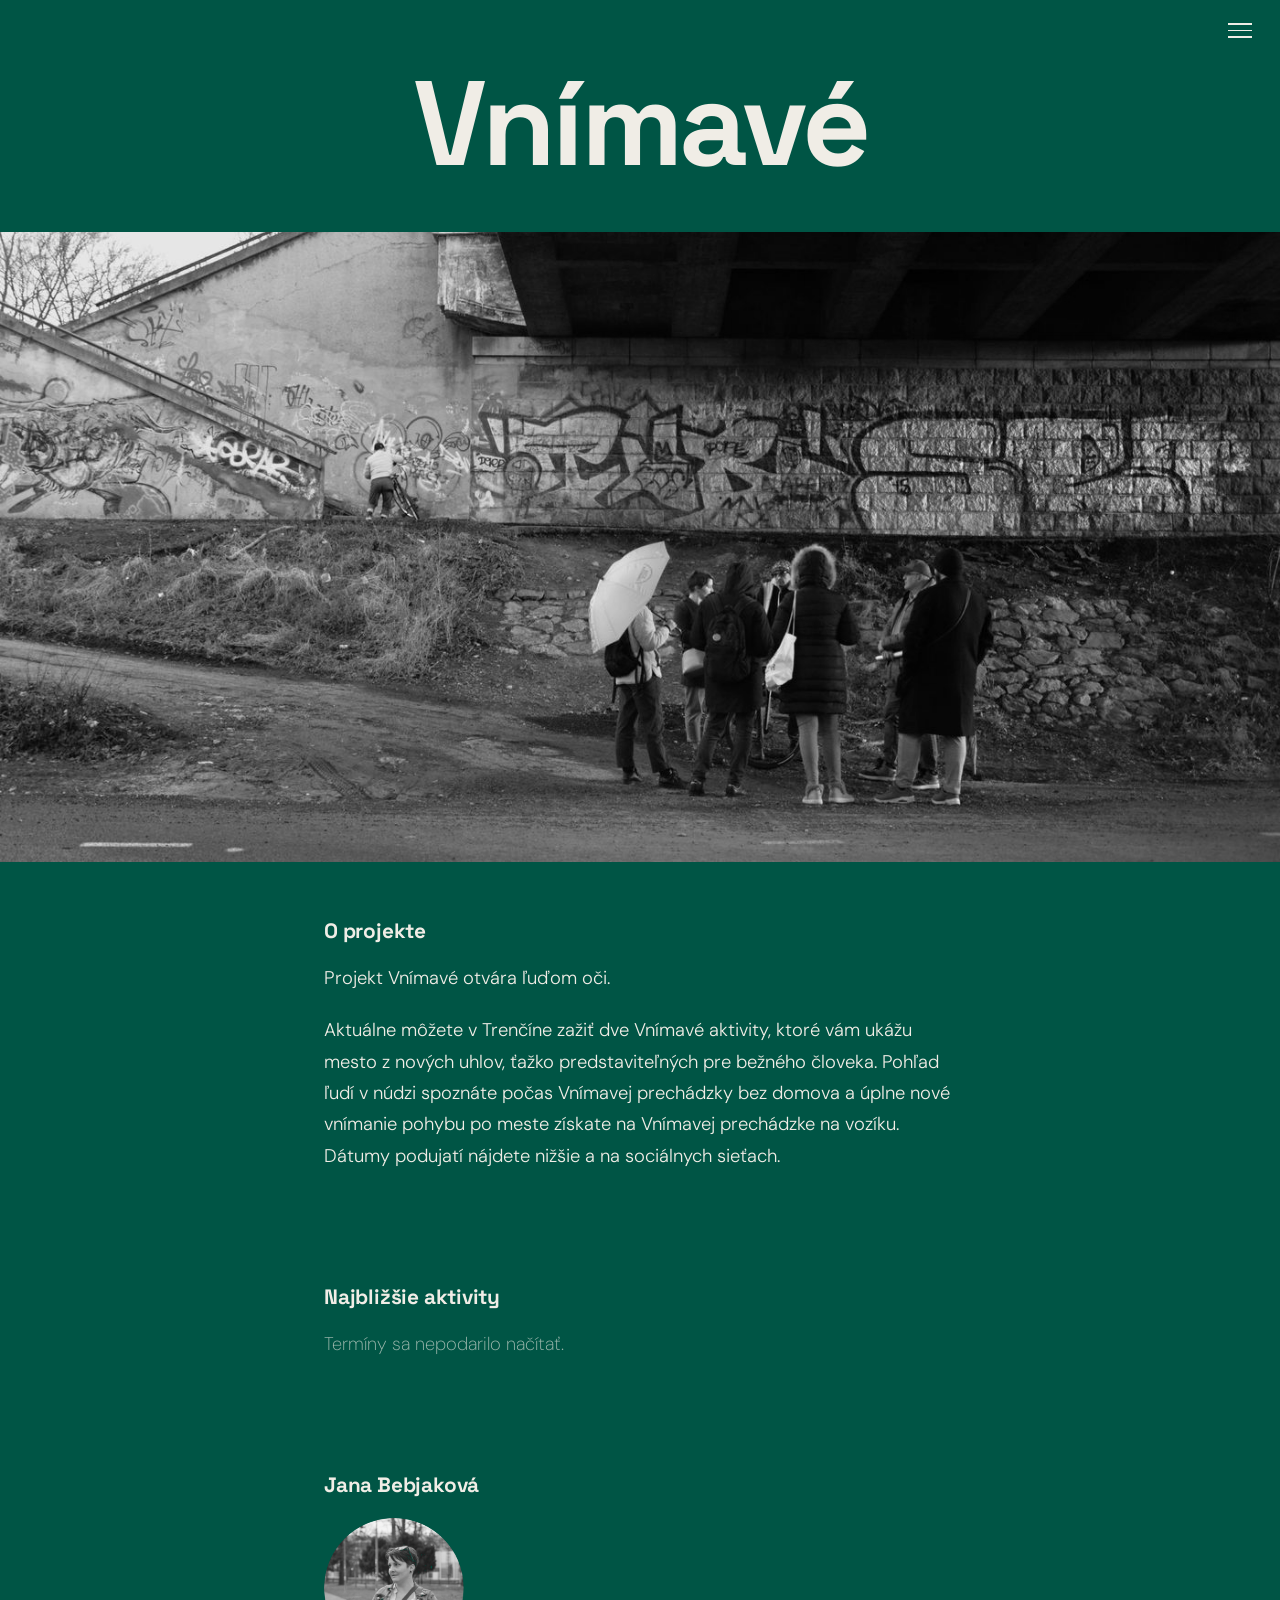
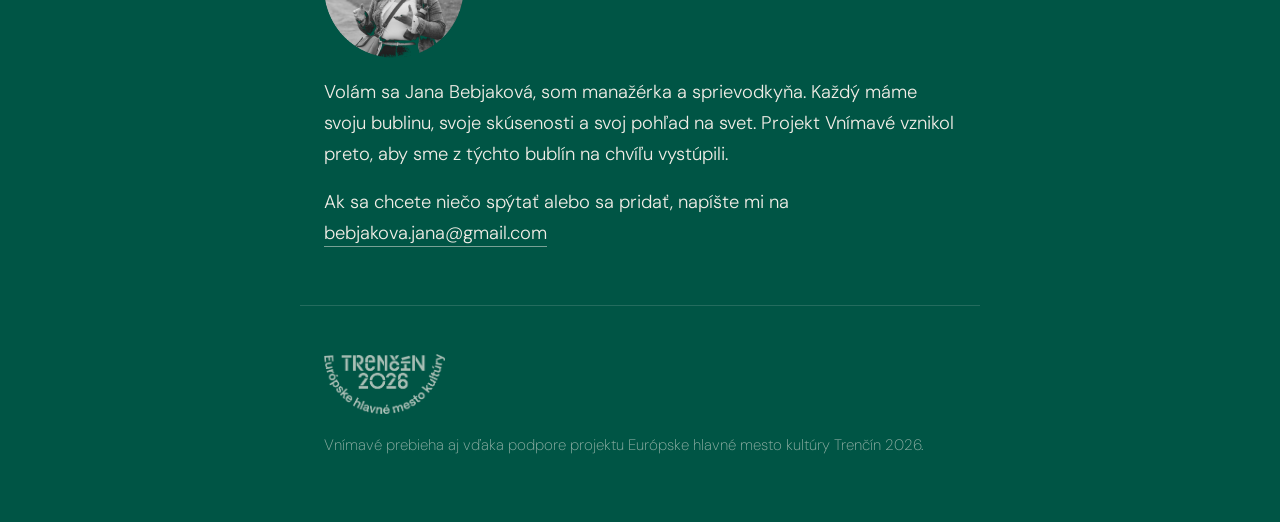
==== commit e50d8246: "Rebrand Vnímavé prechádzky -> Vnímavé, premenovanie aktivít, nový text O projekte, odstránenie newsl" ====
--- a/index.html
+++ b/index.html
@@ -5,25 +5,25 @@
   <meta name="viewport" content="width=device-width, initial-scale=1.0" />
 
   <!-- SEO -->
-  <title>Vnímavé prechádzky | Zážitkové prechádzky v Trenčíne</title>
-  <meta name="description" content="Vnímavé prechádzky otvárajú ľuďom oči. Zažite mesto z nových uhlov – Prechádzka bez domova vám priblíži pohľad ľudí v núdzi, Prechádzka na vozíku úplne nové vnímanie pohybu po meste." />
-  <meta name="keywords" content="vnímavé prechádzky, prechádzka bez domova, prechádzka na vozíku, prechádzky bez domova, prechádzky na vozíku, zážitkové prechádzky, Trenčín" />
+  <title>Vnímavé | Zážitkové prechádzky v Trenčíne</title>
+  <meta name="description" content="Vnímavé otvára ľuďom oči. Zažite mesto z nových uhlov – Vnímavá prechádzka bez domova vám priblíži pohľad ľudí v núdzi, Vnímavá prechádzka na vozíku úplne nové vnímanie pohybu po meste." />
+  <meta name="keywords" content="vnímavé, vnímavá prechádzka bez domova, vnímavá prechádzka na vozíku, zážitkové prechádzky, Trenčín" />
   <link rel="canonical" href="https://vnimave.sk/" />
   <meta name="robots" content="index, follow" />
 
   <!-- Open Graph (zdieľanie na Facebooku, Messengeri) -->
   <meta property="og:type" content="website" />
-  <meta property="og:title" content="Vnímavé prechádzky" />
-  <meta property="og:description" content="Vnímavé prechádzky otvárajú ľuďom oči. Zažite mesto z nových uhlov počas Prechádzky bez domova a Prechádzky na vozíku." />
+  <meta property="og:title" content="Vnímavé" />
+  <meta property="og:description" content="Vnímavé otvára ľuďom oči. Zažite mesto z nových uhlov počas Vnímavej prechádzky bez domova a Vnímavej prechádzky na vozíku." />
   <meta property="og:url" content="https://vnimave.sk/" />
   <meta property="og:image" content="https://vnimave.sk/foto.png" />
   <meta property="og:locale" content="sk_SK" />
-  <meta property="og:site_name" content="Vnímavé prechádzky" />
+  <meta property="og:site_name" content="Vnímavé" />
 
   <!-- Twitter / X -->
   <meta name="twitter:card" content="summary_large_image" />
-  <meta name="twitter:title" content="Vnímavé prechádzky" />
-  <meta name="twitter:description" content="Zažite mesto z nových uhlov počas Prechádzky bez domova a Prechádzky na vozíku." />
+  <meta name="twitter:title" content="Vnímavé" />
+  <meta name="twitter:description" content="Zažite mesto z nových uhlov počas Vnímavej prechádzky bez domova a Vnímavej prechádzky na vozíku." />
   <meta name="twitter:image" content="https://vnimave.sk/foto.jpg" />
 
   <!-- Štruktúrované dáta pre Google -->
@@ -31,9 +31,9 @@
   {
     "@context": "https://schema.org",
     "@type": "Organization",
-    "name": "Vnímavé prechádzky",
+    "name": "Vnímavé",
     "url": "https://vnimave.sk/",
-    "description": "Zážitkové prechádzky, ktoré ukazujú mesto z nových uhlov – Prechádzka bez domova a Prechádzka na vozíku.",
+    "description": "Zážitkové prechádzky, ktoré ukazujú mesto z nových uhlov – Vnímavá prechádzka bez domova a Vnímavá prechádzka na vozíku.",
     "email": "bebjakova.jana@gmail.com",
     "image": "https://vnimave.sk/foto.jpg"
   }
@@ -211,28 +211,28 @@
 
   <div class="nav-menu" id="nav-menu">
     <a href="/" class="active">Domov</a>
-    <a href="/bez-domova.html">Prechádzky bez domova</a>
-    <a href="/na-voziku.html">Prechádzky na vozíku</a>
+    <a href="/bez-domova.html">Vnímavá prechádzka bez domova</a>
+    <a href="/na-voziku.html">Vnímavá prechádzka na vozíku</a>
   </div>
 
 
   <div class="hero">
-    <h1>Vnímavé<br>prechádzky</h1>
+    <h1>Vnímavé</h1>
   </div>
 
   <div class="foto-wrap">
-    <img src="foto.jpg" alt="Vnímavé prechádzky" />
+    <img src="foto.jpg" alt="Vnímavé" />
   </div>
 
   <section>
     <h2 class="sekcia-nadpis">O projekte</h2>
-    <p class="text-normal">Vnímavé prechádzky otvárajú ľuďom oči.</p>
+    <p class="text-normal">Projekt Vnímavé otvára ľuďom oči.</p>
     <br>
-    <p class="text-normal">Mesto vám predstavia z nových uhlov, ktoré si bežný človek vie len ťažko predstaviť. Pohľad ľudí v núdzi spoznáte počas Prechádzky bez domova a úplne nové vnímanie pohybu po meste získate na Prechádzke na vozíku. Príďte to zažiť.</p>
+    <p class="text-normal">Aktuálne môžete v Trenčíne zažiť dve Vnímavé aktivity, ktoré vám ukážu mesto z nových uhlov, ťažko predstaviteľných pre bežného človeka. Pohľad ľudí v núdzi spoznáte počas Vnímavej prechádzky bez domova a úplne nové vnímanie pohybu po meste získate na Vnímavej prechádzke na vozíku. Dátumy podujatí nájdete nižšie a na sociálnych sieťach.</p>
   </section>
 
   <section>
-    <h2 class="sekcia-nadpis">Najbližšie prechádzky</h2>
+    <h2 class="sekcia-nadpis">Najbližšie aktivity</h2>
     <div id="zoznam"><p class="text-soft">Načítavam termíny...</p></div>
   </section>
 
@@ -241,7 +241,7 @@
     <div class="medailonik">
       <img src="jana.png" alt="Jana Bebjaková" class="medailonik-foto" />
       <div>
-        <p class="text-normal">Volám sa Jana Bebjaková, som manažérka a sprievodkyňa. Vnímavé prechádzky sú mojou odpoveďou na potrebu robiť zmysluplné veci.</p>
+        <p class="text-normal">Volám sa Jana Bebjaková, som manažérka a sprievodkyňa. Každý máme svoju bublinu, svoje skúsenosti a svoj pohľad na svet. Projekt Vnímavé vznikol preto, aby sme z týchto bublín na chvíľu vystúpili.</p>
         <p class="text-normal" style="margin-top:1rem;">Ak sa chcete niečo spýtať alebo sa pridať, napíšte mi na <a class="mail" href="mailto:bebjakova.jana@gmail.com">bebjakova.jana@gmail.com</a></p>
       </div>
     </div>
@@ -249,7 +249,7 @@
 
   <div class="partner">
     <img src="tn2026.png" alt="Trenčín 2026 – Európske hlavné mesto kultúry" />
-    <p>Vnímavé prechádzky prebiehajú aj vďaka podpore projektu Európske hlavné mesto kultúry Trenčín 2026.</p>
+    <p>Vnímavé prebieha aj vďaka podpore projektu Európske hlavné mesto kultúry Trenčín 2026.</p>
   </div>
 
 
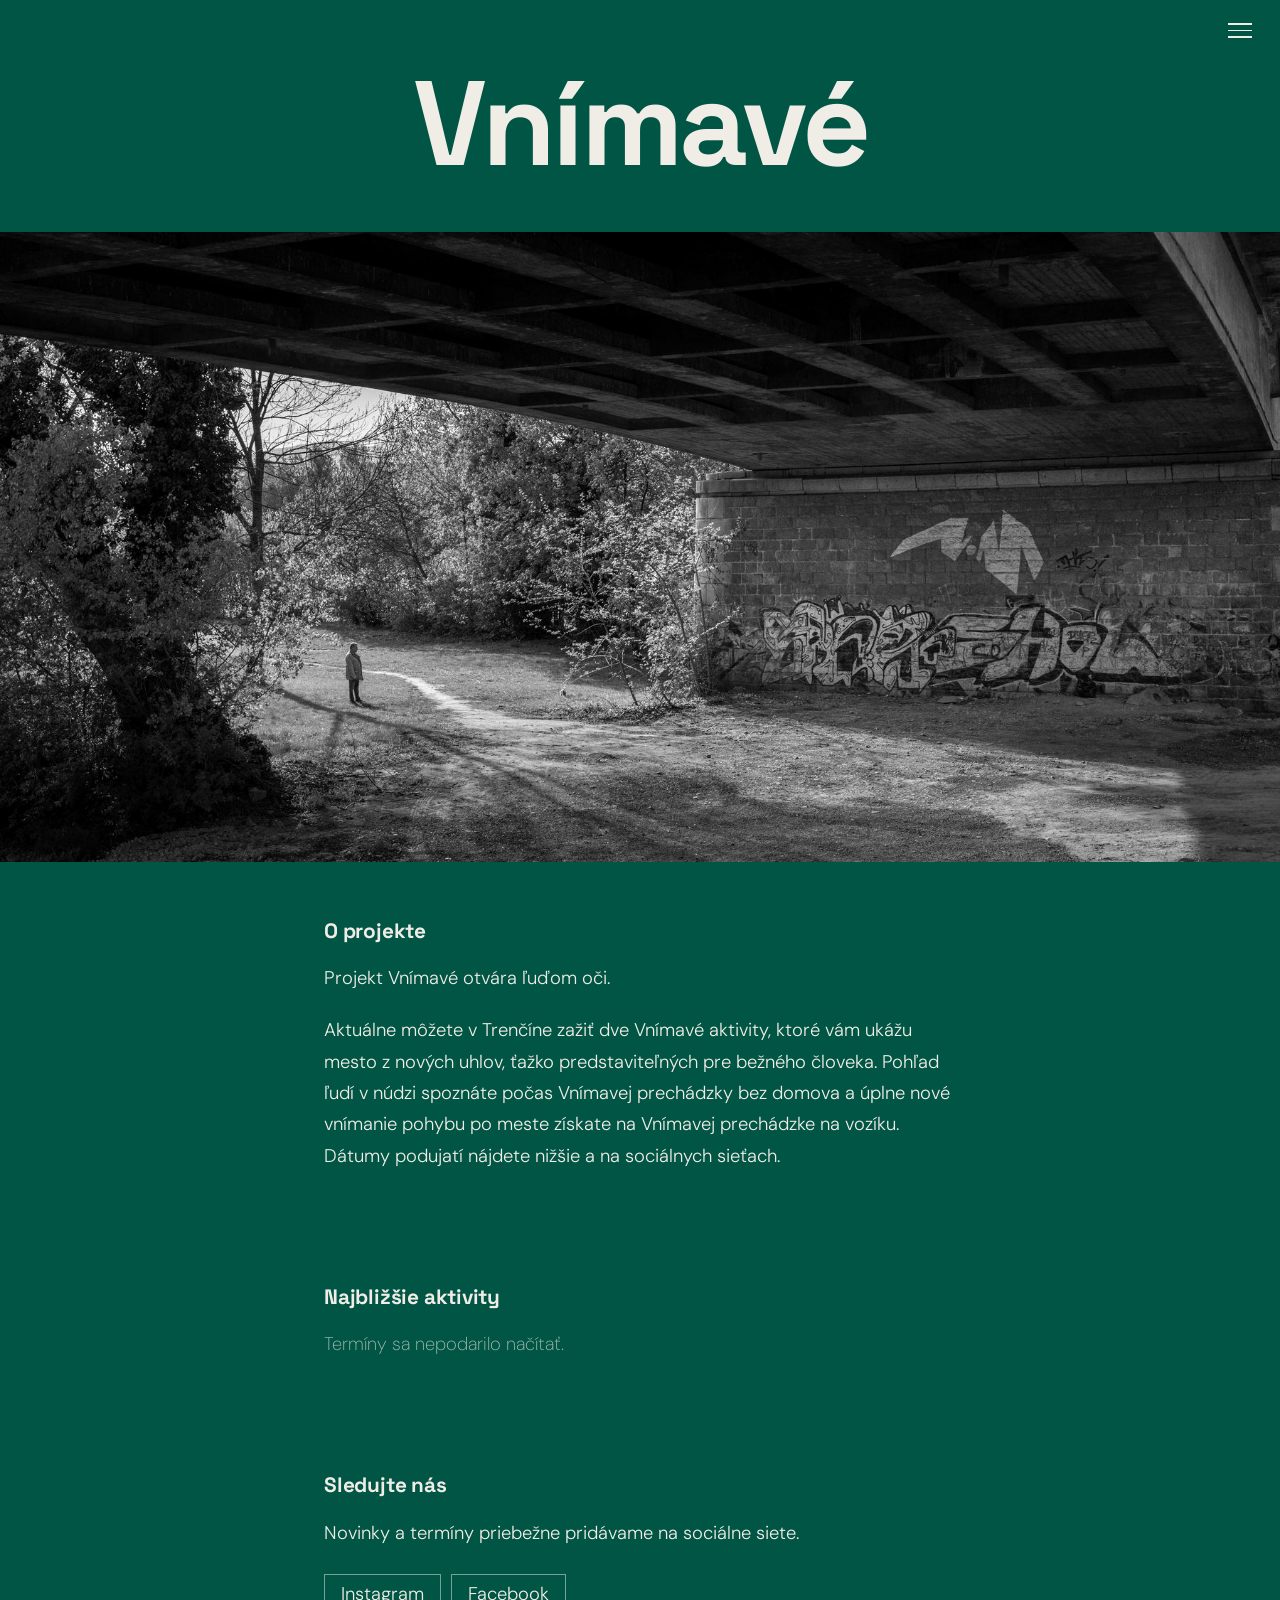
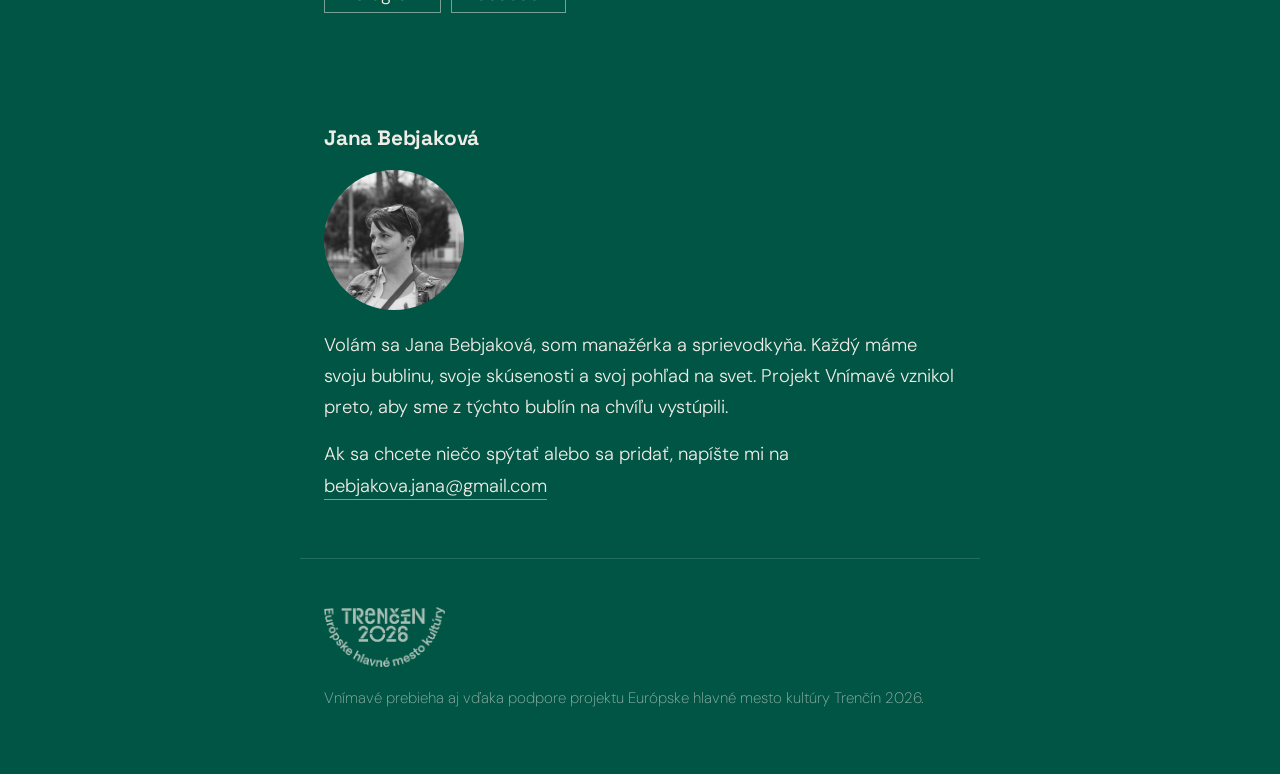
==== commit 152fe731: "Vymena fotiek: nova titulna fotka a profilovka Jany, opravene zalomenie social tlacidiel" ====
--- a/index.html
+++ b/index.html
@@ -16,7 +16,7 @@
   <meta property="og:title" content="Vnímavé" />
   <meta property="og:description" content="Vnímavé otvára ľuďom oči. Zažite mesto z nových uhlov počas Vnímavej prechádzky bez domova a Vnímavej prechádzky na vozíku." />
   <meta property="og:url" content="https://vnimave.sk/" />
-  <meta property="og:image" content="https://vnimave.sk/foto.png" />
+  <meta property="og:image" content="https://vnimave.sk/titulna.jpg" />
   <meta property="og:locale" content="sk_SK" />
   <meta property="og:site_name" content="Vnímavé" />
 
@@ -24,7 +24,7 @@
   <meta name="twitter:card" content="summary_large_image" />
   <meta name="twitter:title" content="Vnímavé" />
   <meta name="twitter:description" content="Zažite mesto z nových uhlov počas Vnímavej prechádzky bez domova a Vnímavej prechádzky na vozíku." />
-  <meta name="twitter:image" content="https://vnimave.sk/foto.jpg" />
+  <meta name="twitter:image" content="https://vnimave.sk/titulna.jpg" />
 
   <!-- Štruktúrované dáta pre Google -->
   <script type="application/ld+json">
@@ -35,7 +35,7 @@
     "url": "https://vnimave.sk/",
     "description": "Zážitkové prechádzky, ktoré ukazujú mesto z nových uhlov – Vnímavá prechádzka bez domova a Vnímavá prechádzka na vozíku.",
     "email": "bebjakova.jana@gmail.com",
-    "image": "https://vnimave.sk/foto.jpg"
+    "image": "https://vnimave.sk/titulna.jpg"
   }
   </script>
   <link rel="stylesheet" href="nav.css">
@@ -221,7 +221,7 @@
   </div>
 
   <div class="foto-wrap">
-    <img src="foto.jpg" alt="Vnímavé" />
+    <img src="titulna.jpg" alt="Vnímavé" />
   </div>
 
   <section>
@@ -237,9 +237,18 @@
   </section>
 
   <section>
+    <h2 class="sekcia-nadpis">Sledujte nás</h2>
+    <p class="text-normal" style="margin-bottom:1.2rem;">Novinky a termíny priebežne pridávame na sociálne siete.</p>
+    <div style="display:flex; flex-wrap:wrap; gap:0.6rem;">
+      <a class="btn" href="https://www.instagram.com/vnimave_sk/" target="_blank" rel="noopener">Instagram</a>
+      <a class="btn" href="https://www.facebook.com/profile.php?id=61593528252727" target="_blank" rel="noopener">Facebook</a>
+    </div>
+  </section>
+
+  <section>
     <h2 class="sekcia-nadpis">Jana Bebjaková</h2>
     <div class="medailonik">
-      <img src="jana.png" alt="Jana Bebjaková" class="medailonik-foto" />
+      <img src="profilovka.JPG" alt="Jana Bebjaková" class="medailonik-foto" />
       <div>
         <p class="text-normal">Volám sa Jana Bebjaková, som manažérka a sprievodkyňa. Každý máme svoju bublinu, svoje skúsenosti a svoj pohľad na svet. Projekt Vnímavé vznikol preto, aby sme z týchto bublín na chvíľu vystúpili.</p>
         <p class="text-normal" style="margin-top:1rem;">Ak sa chcete niečo spýtať alebo sa pridať, napíšte mi na <a class="mail" href="mailto:bebjakova.jana@gmail.com">bebjakova.jana@gmail.com</a></p>
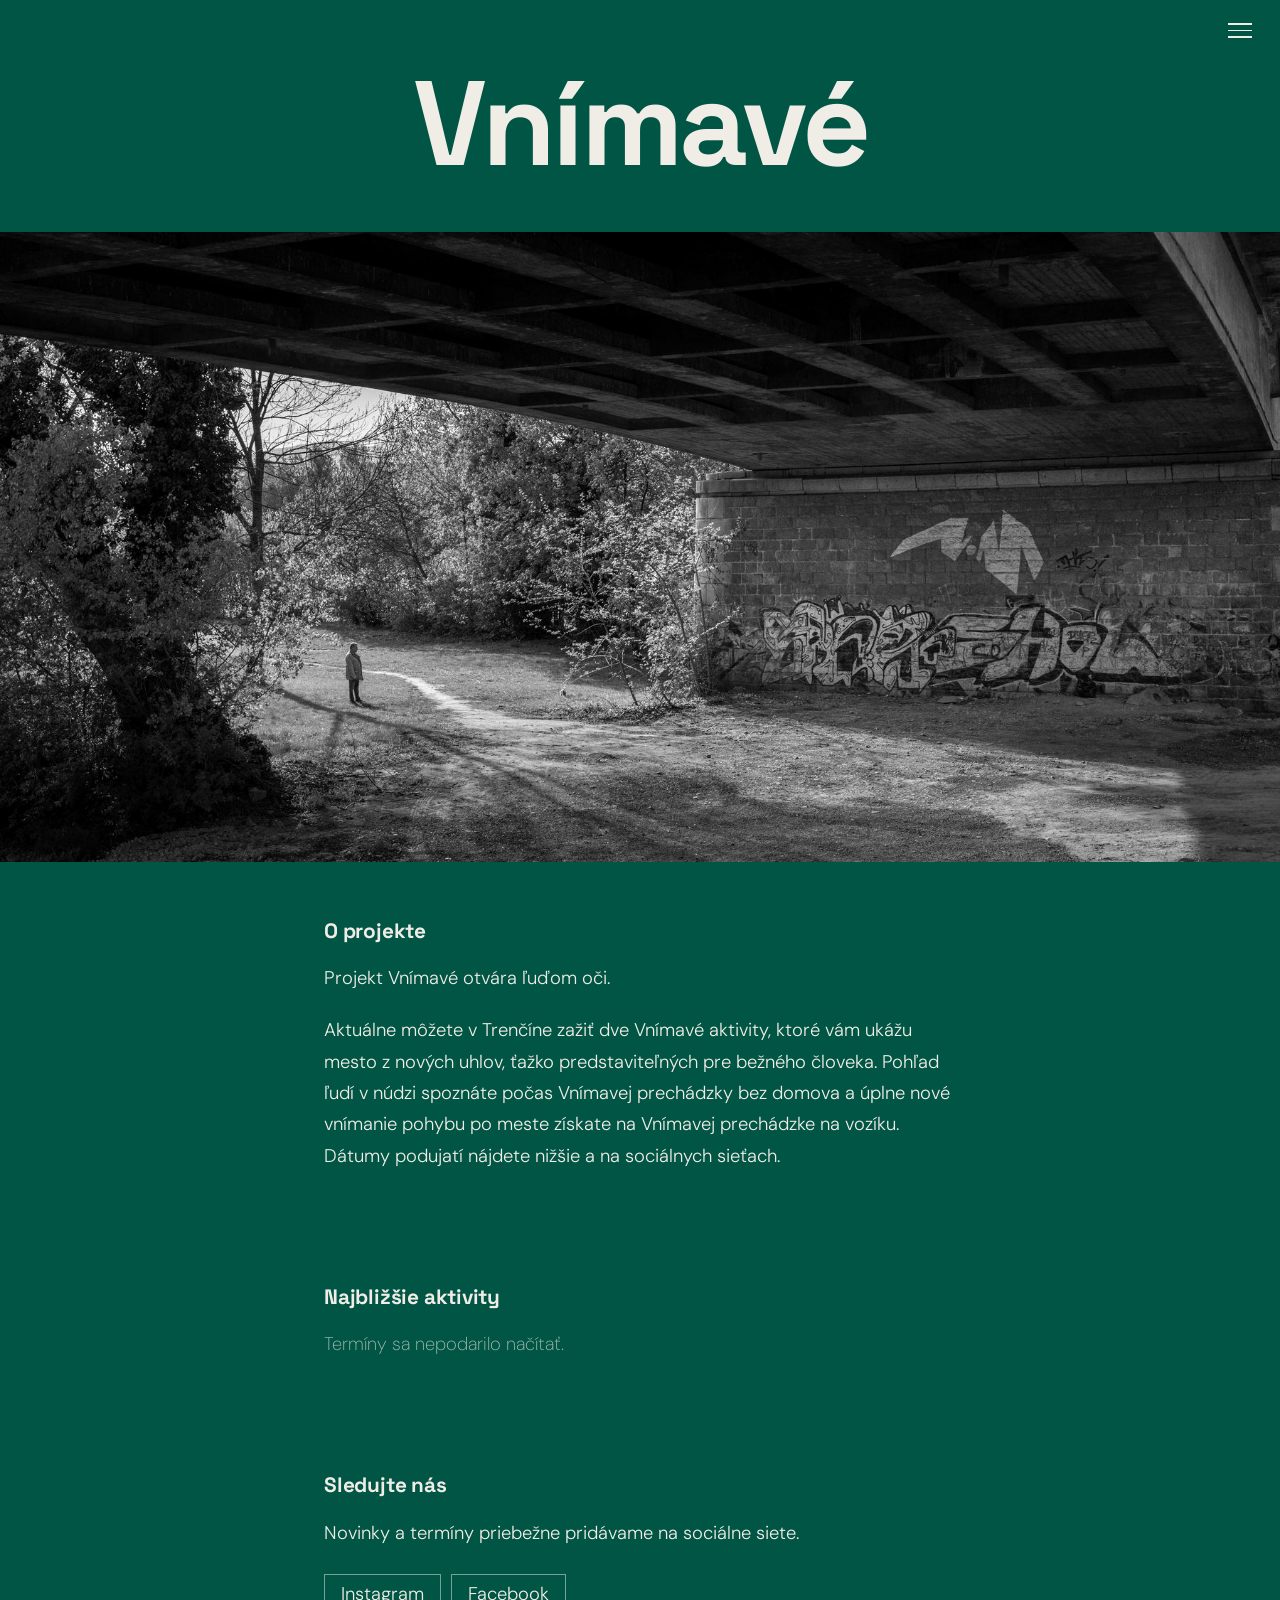
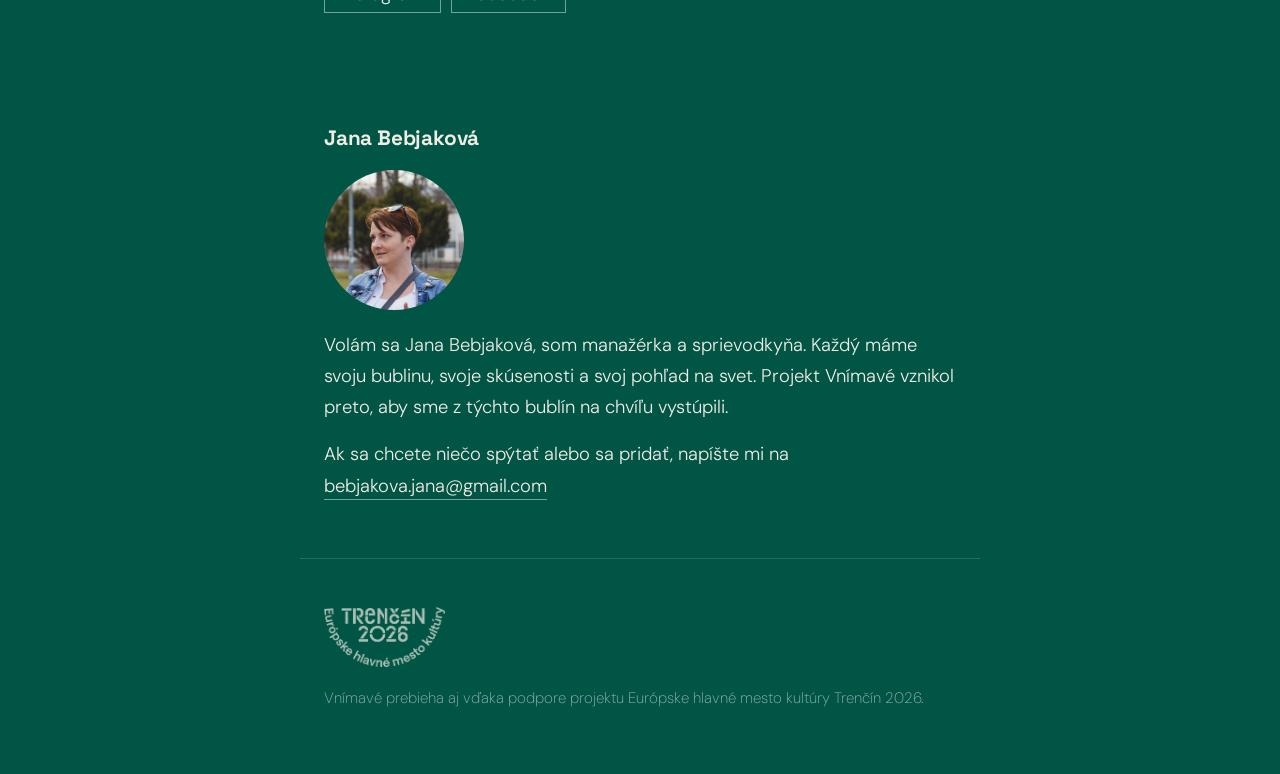
==== commit 13d4f9cb: "Odstranenie ciernobieleho filtra z profilovky Jany" ====
--- a/index.html
+++ b/index.html
@@ -167,7 +167,6 @@
       border-radius: 50%;
       object-fit: cover;
       flex-shrink: 0;
-      filter: grayscale(100%);
     }
 
     .partner {
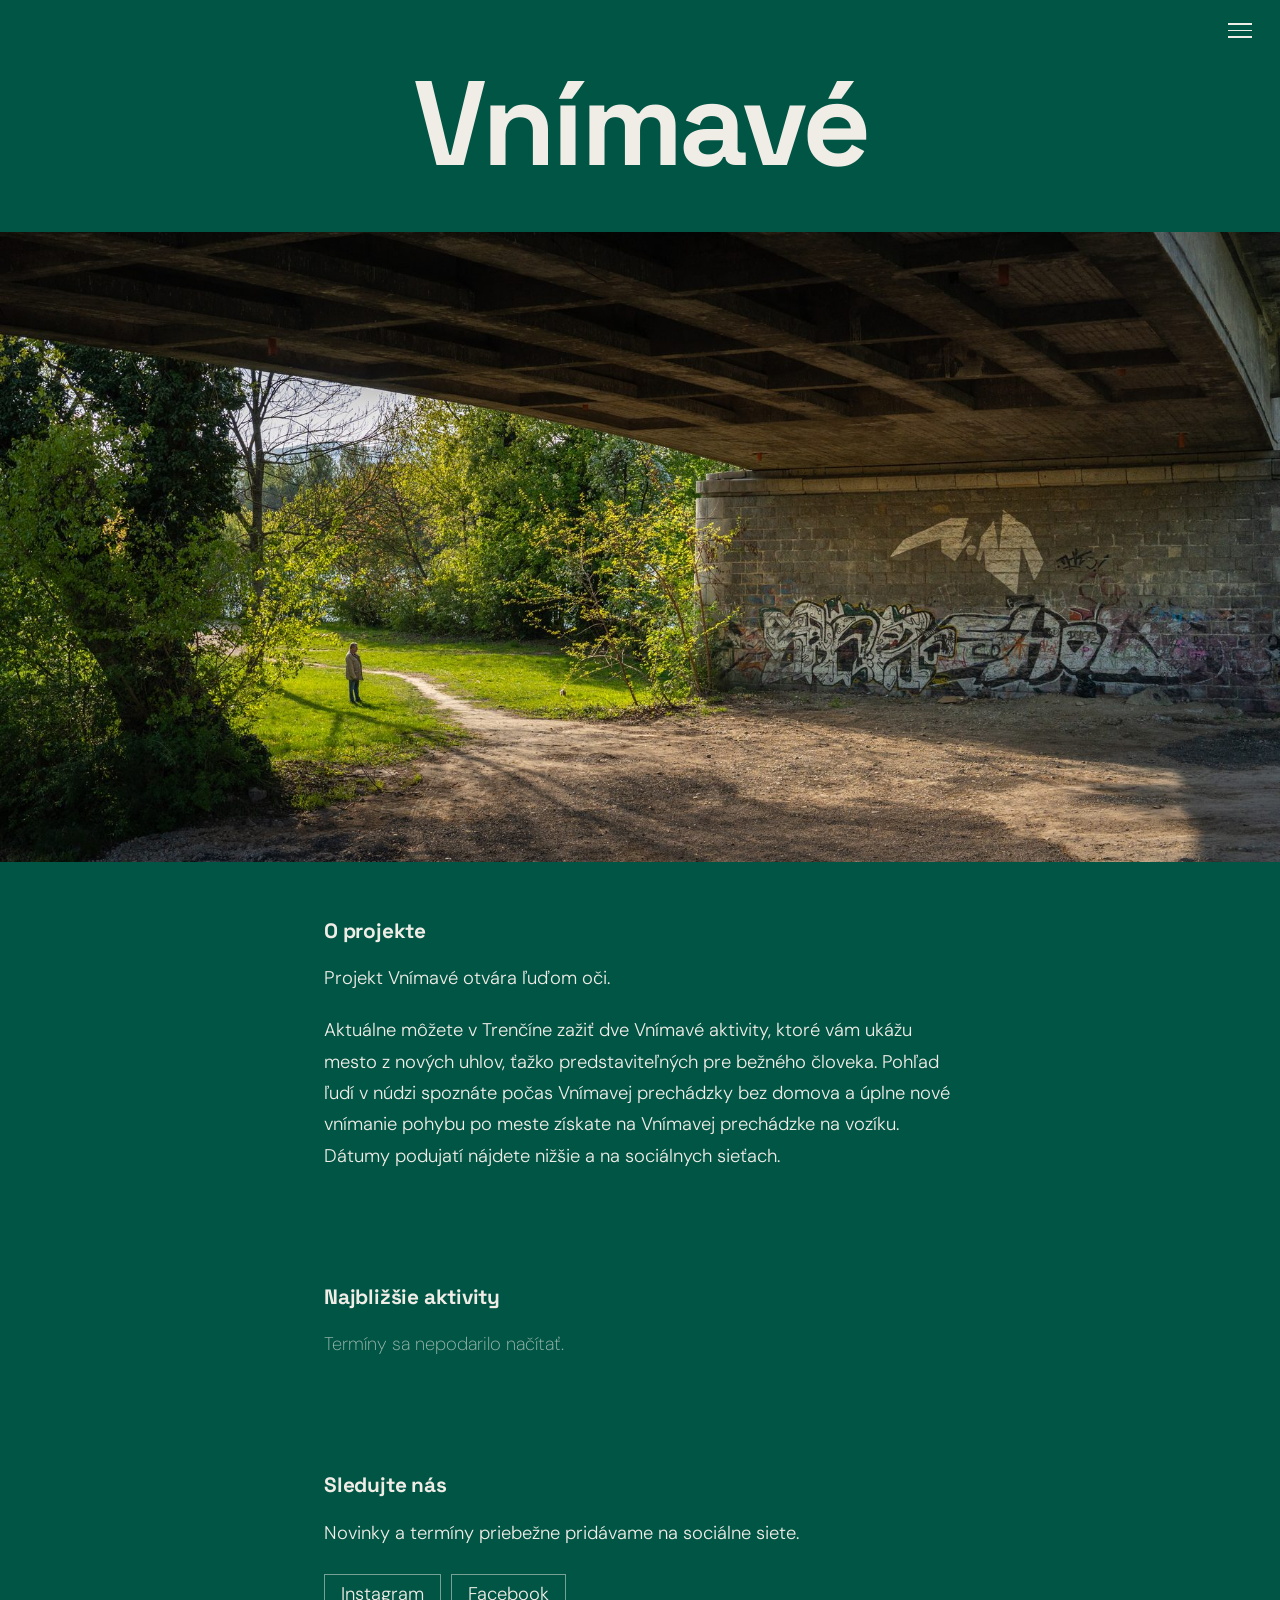
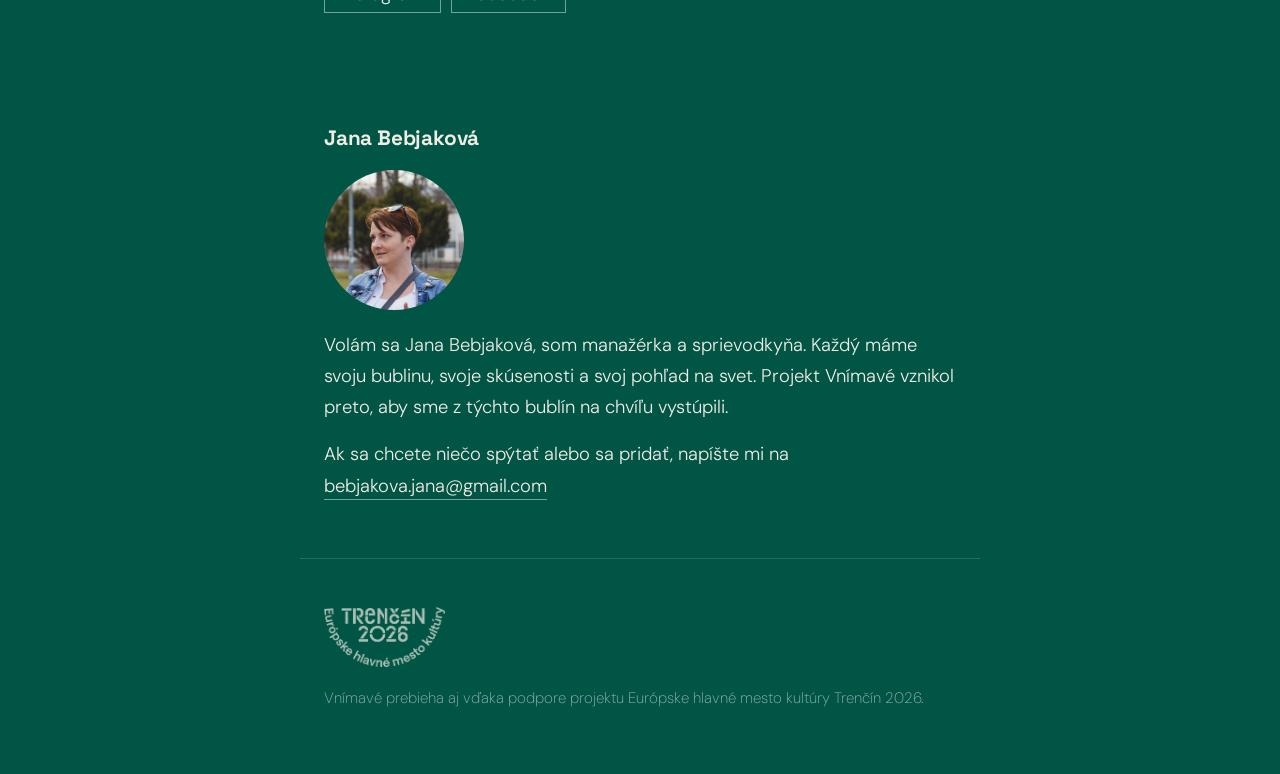
==== commit 92eac1ea: "Odstranenie ciernobieleho filtra z uvodnej fotky" ====
--- a/index.html
+++ b/index.html
@@ -86,8 +86,6 @@
       max-height: 70vh;
       object-fit: cover;
       object-position: center 60%;
-      filter: grayscale(100%) contrast(1.05);
-      mix-blend-mode: luminosity;
     }
 
     section {
